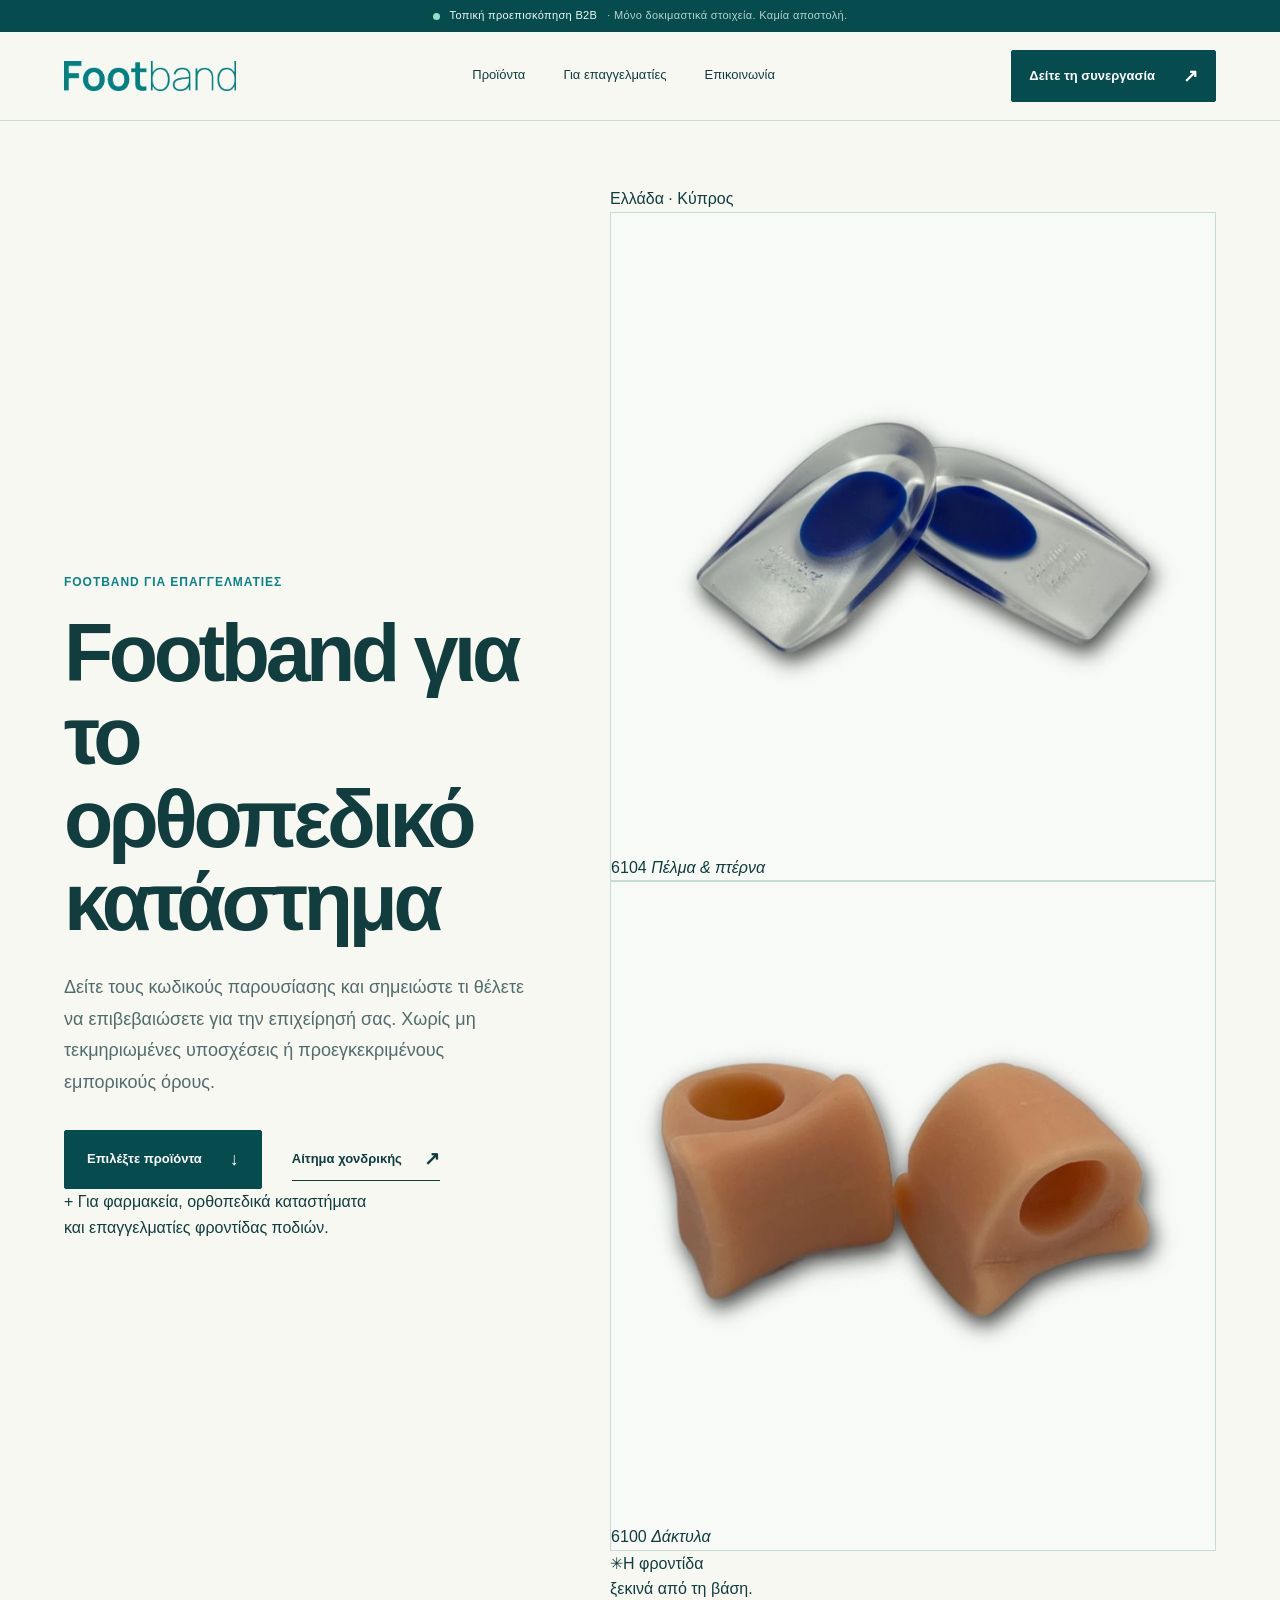
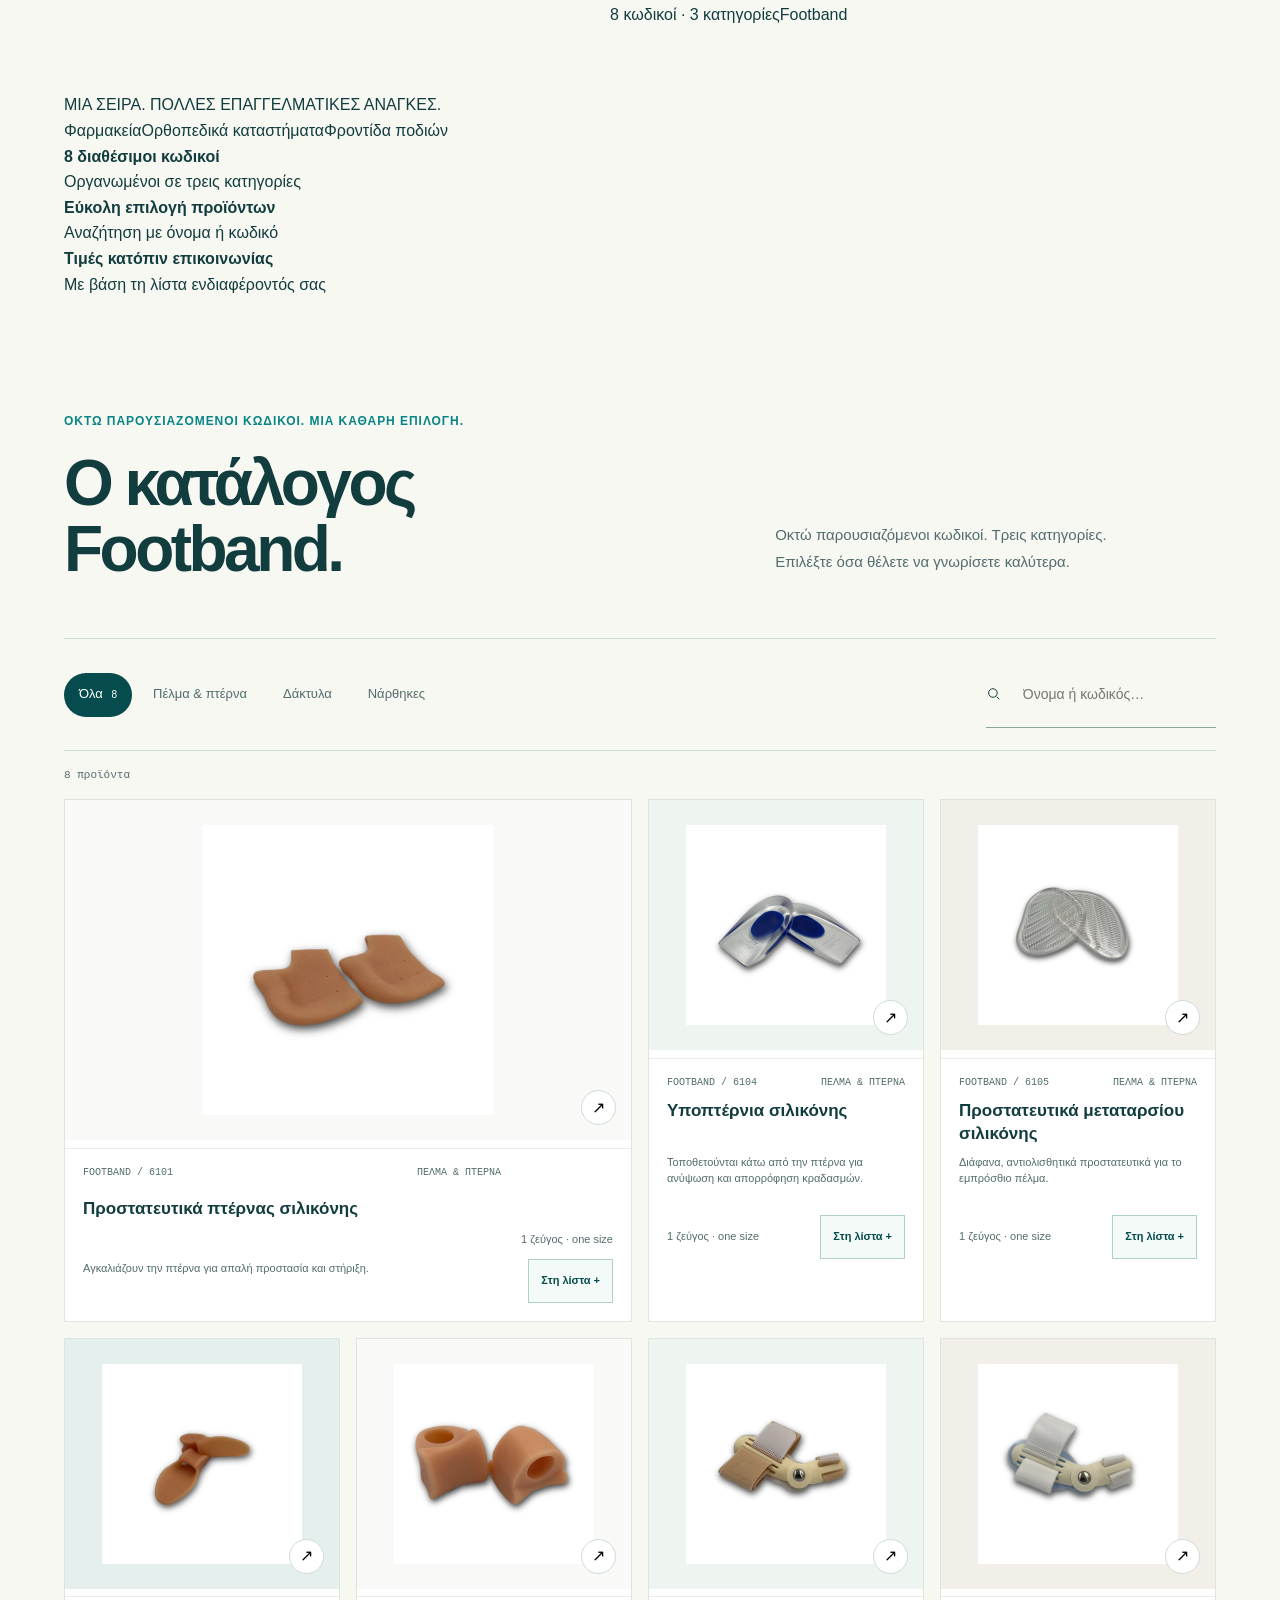
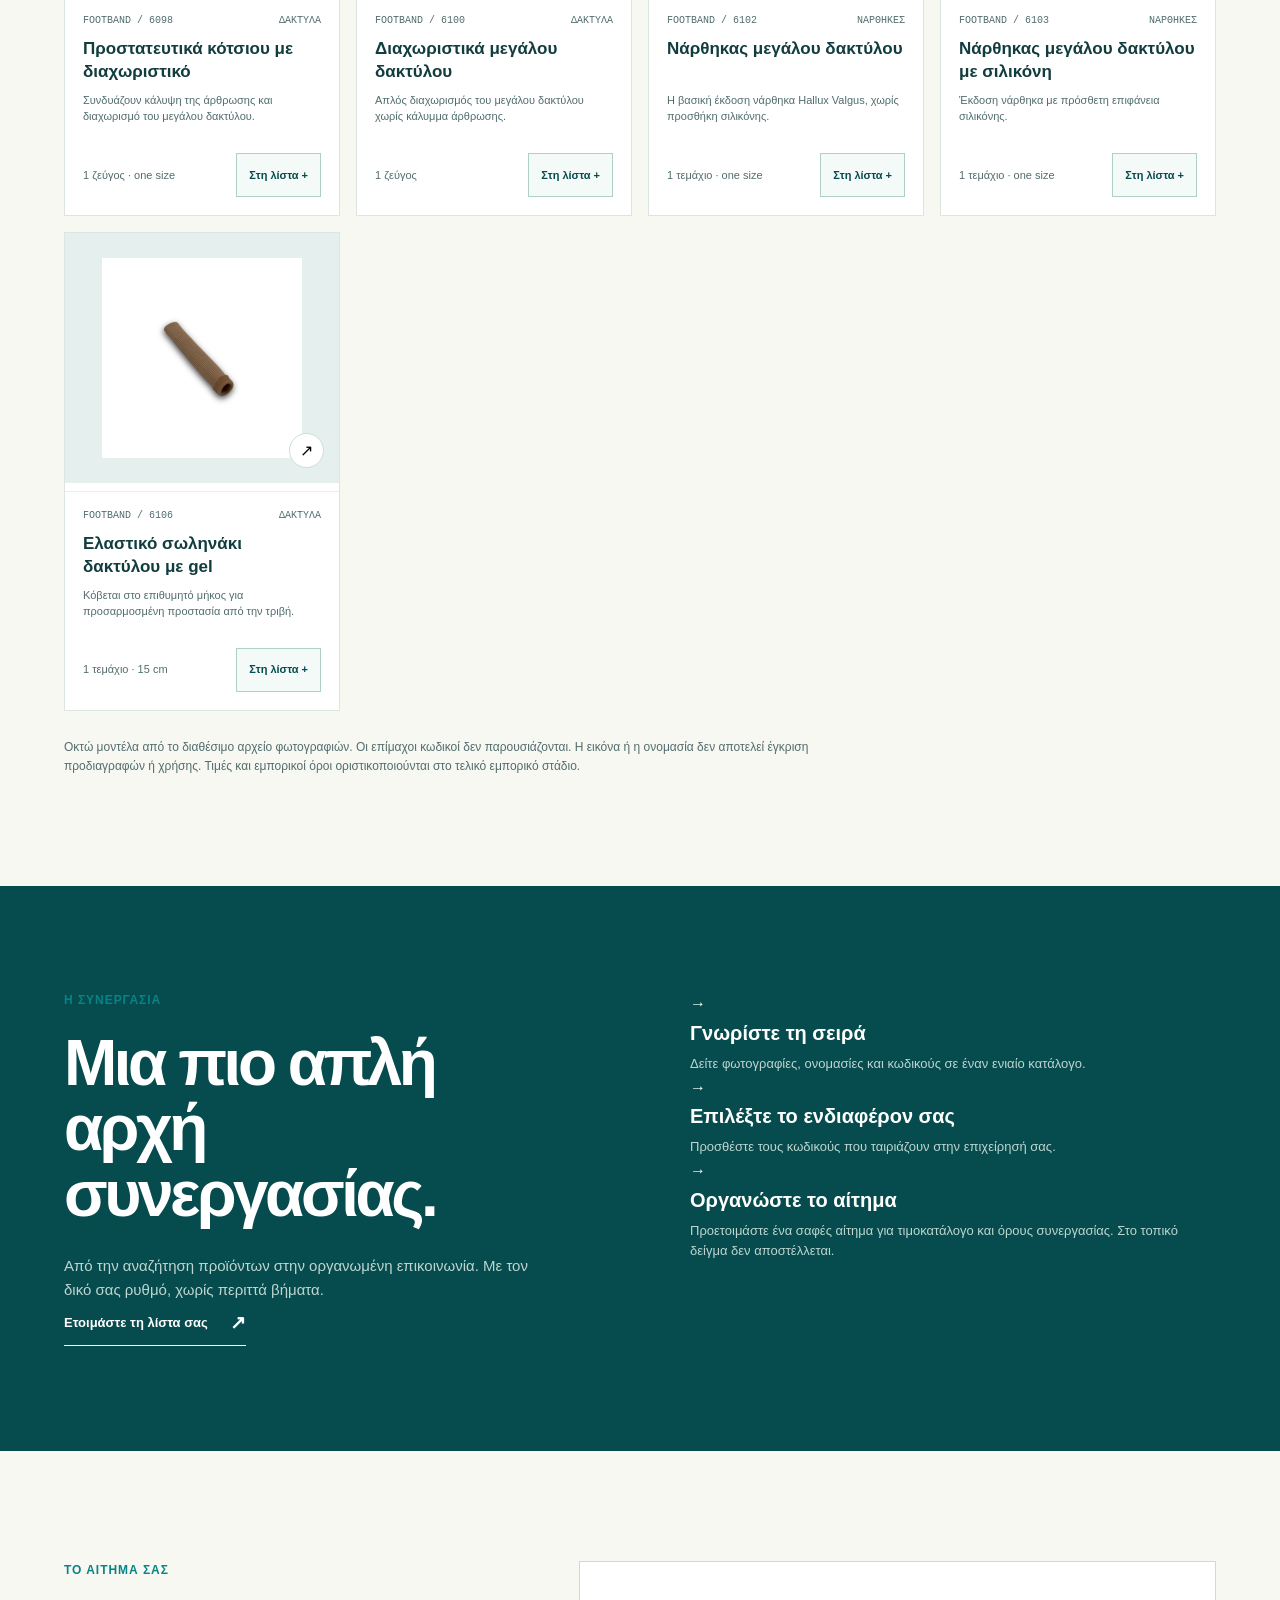
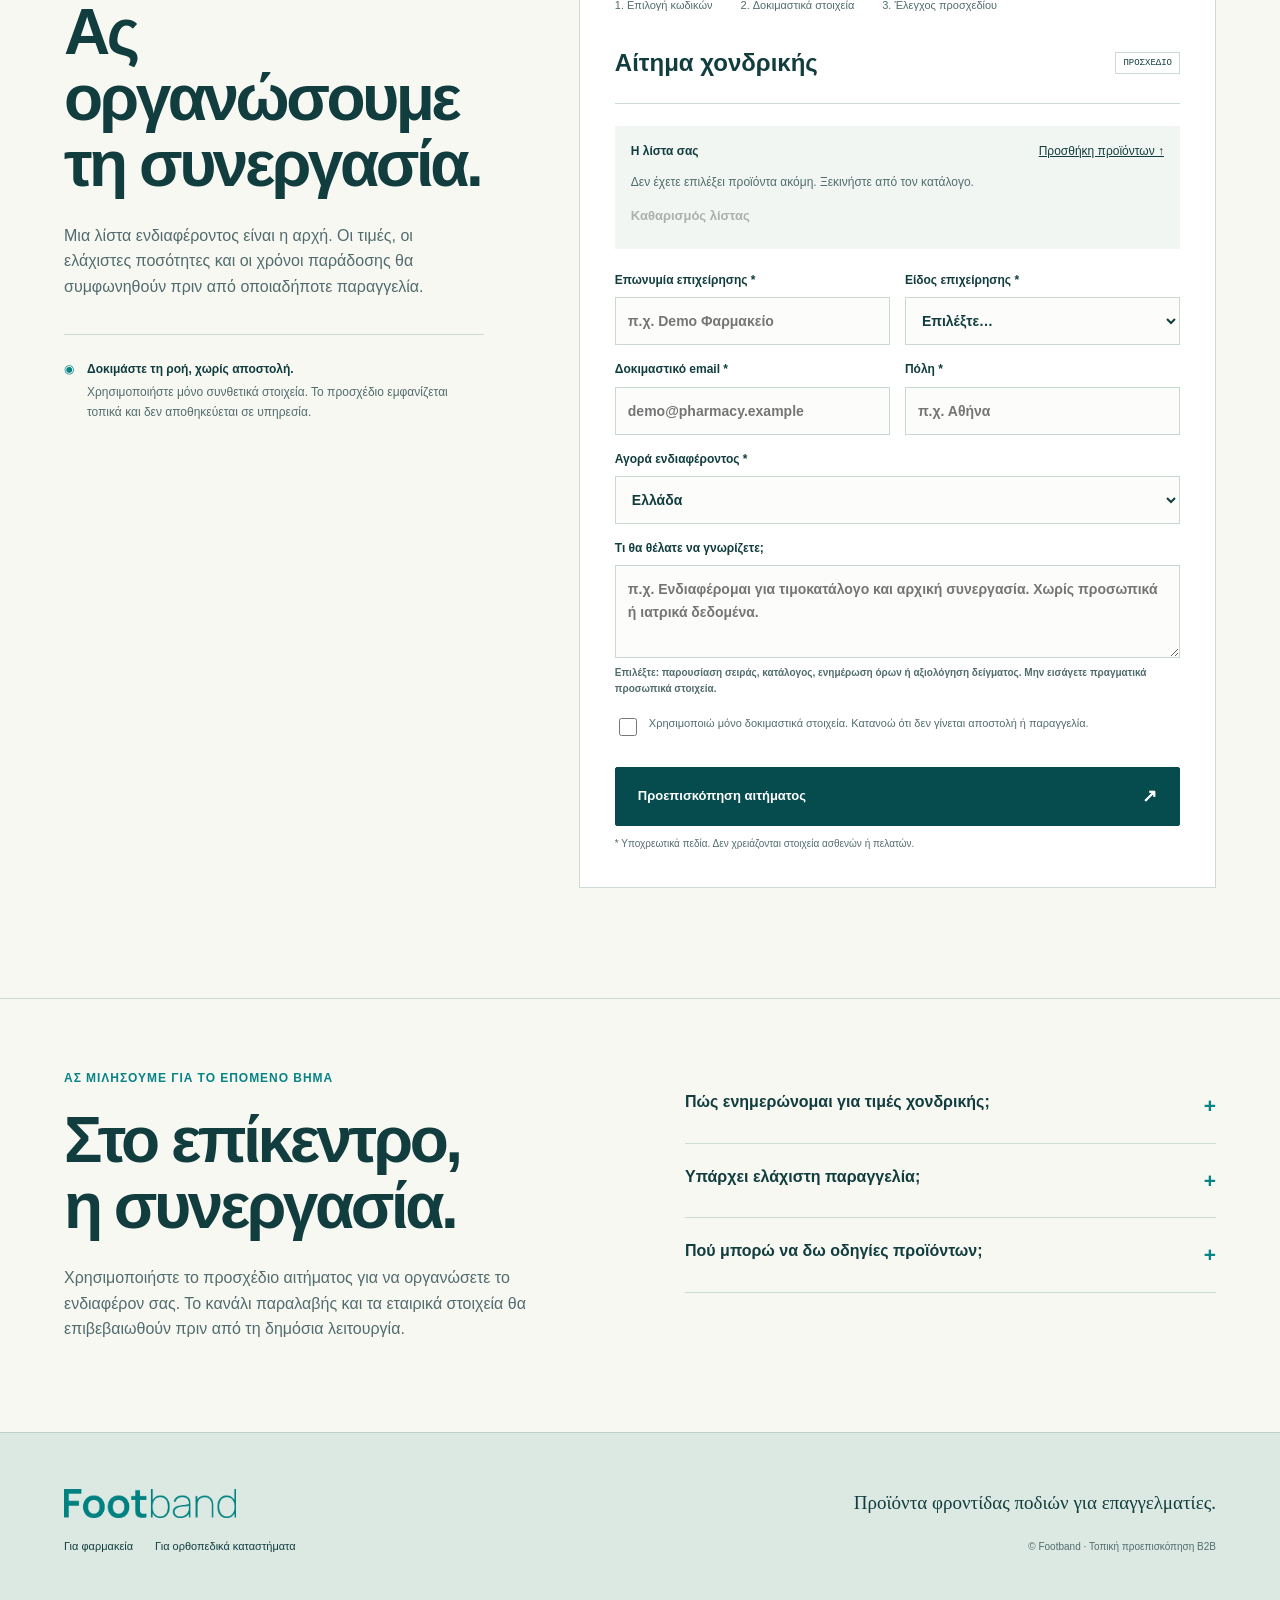
==== orthopaedic-shops/index.html @ 35d260d3 "Publish Footband B2B preview" ====
<!doctype html><html lang="el"><head><meta charset="utf-8"><meta name="viewport" content="width=device-width,initial-scale=1"><title>Footband B2B για ορθοπεδικά καταστήματα</title><meta name="description" content="Γνωρίστε τη σειρά Footband: οκτώ υποψήφιοι κωδικοί φροντίδας ποδιών για φαρμακεία, ορθοπεδικά καταστήματα και επαγγελματίες. Δημιουργήστε τη λίστα ενδιαφέροντός σας."><meta name="robots" content="noindex,nofollow"><meta name="theme-color" content="#007e83"><meta property="og:type" content="website"><meta property="og:title" content="Footband — Η φροντίδα ξεκινά από το πρώτο βήμα."><meta property="og:description" content="Μια εστιασμένη σειρά προϊόντων φροντίδας ποδιών. Γνωρίστε τους κωδικούς και οργανώστε το αίτημα χονδρικής σας."><link rel="icon" href="/assets/favicon.svg" type="image/svg+xml"><link rel="stylesheet" href="/styles.css"><link rel="stylesheet" href="/brand-upgrade.css"><script type="module" src="/app.js"></script><script type="application/ld+json">{"@context":"https://schema.org","@type":"CollectionPage","name":"Footband B2B — Κατάλογος φροντίδας ποδιών","inLanguage":"el","description":"Τοπική προεπισκόπηση οκτώ υποψήφιων προϊόντων Footband. Δεν αποτελεί κατάστημα ή δεσμευτική προσφορά."}</script></head>
<body><a class="skip" href="#main">Μετάβαση στο περιεχόμενο</a><div class="preview-bar"><span class="status-dot"></span>Τοπική προεπισκόπηση B2B <span class="preview-extra">· Μόνο δοκιμαστικά στοιχεία. Καμία αποστολή.</span></div>
<header class="site-header"><div class="shell header-inner"><a href="/" class="brand" aria-label="Footband αρχική"><img src="/assets/logo.png" width="160" height="28" alt="Footband"></a><nav aria-label="Κύρια πλοήγηση"><a href="#catalogue">Προϊόντα</a><a href="#partners">Για επαγγελματίες</a><a href="#contact">Επικοινωνία</a></nav><a class="button button-small" href="#enquiry">Δείτε τη συνεργασία <span aria-hidden="true">↗</span></a></div></header>
<main id="main"><section class="hero shell"><div class="hero-copy"><p class="eyebrow"><span></span> Footband για επαγγελματίες</p><h1>Footband για το ορθοπεδικό κατάστημα</h1><p class="hero-text">Δείτε τους κωδικούς παρουσίασης και σημειώστε τι θέλετε να επιβεβαιώσετε για την επιχείρησή σας. Χωρίς μη τεκμηριωμένες υποσχέσεις ή προεγκεκριμένους εμπορικούς όρους.</p><div class="hero-actions"><a class="button" href="#catalogue">Επιλέξτε προϊόντα <span aria-hidden="true">↓</span></a><a class="text-link" href="#enquiry">Αίτημα χονδρικής <span aria-hidden="true">↗</span></a></div><div class="hero-footnote"><span class="tiny-cross" aria-hidden="true">+</span> Για φαρμακεία, ορθοπεδικά καταστήματα<br>και επαγγελματίες φροντίδας ποδιών.</div></div>
<div class="hero-visual" role="group" aria-label="Επιλεγμένα προϊόντα από τη σειρά Footband"><div class="hero-orbit"></div><span class="vertical-label">Ελλάδα · Κύπρος</span><div class="hero-product hero-product-main"><img src="/assets/footband-6104-silicone-pads-for-heel-spurs-1-pair.jpg" width="800" height="800" alt="Υποπτέρνια Footband 6104"><span>6104 <i>Πέλμα & πτέρνα</i></span></div><div class="hero-product hero-product-secondary"><img src="/assets/footband-6100-big-toe-separators-1-pair.webp" width="800" height="800" alt="Διαχωριστικά μεγάλου δακτύλου Footband 6100"><span>6100 <i>Δάκτυλα</i></span></div><div class="collection-note"><span class="sun-symbol" aria-hidden="true">✳</span><span>Η φροντίδα<br>ξεκινά από τη βάση.</span></div><div class="visual-index"><span>8 κωδικοί · 3 κατηγορίες</span><span>Footband</span></div></div></section>
<div class="audience-band"><div class="shell"><span>ΜΙΑ ΣΕΙΡΑ. ΠΟΛΛΕΣ ΕΠΑΓΓΕΛΜΑΤΙΚΕΣ ΑΝΑΓΚΕΣ.</span><p><span>Φαρμακεία</span><span>Ορθοπεδικά καταστήματα</span><span>Φροντίδα ποδιών</span></p></div></div>
<div class="trade-trust shell" aria-label="Σαφείς όροι επαγγελματικής ενημέρωσης"><p><strong>8 διαθέσιμοι κωδικοί</strong><br>Οργανωμένοι σε τρεις κατηγορίες</p><p><strong>Εύκολη επιλογή προϊόντων</strong><br>Αναζήτηση με όνομα ή κωδικό</p><p><strong>Τιμές κατόπιν επικοινωνίας</strong><br>Με βάση τη λίστα ενδιαφέροντός σας</p></div><section class="catalogue-section shell" id="catalogue"><div class="section-heading"><div><p class="eyebrow">Οκτώ παρουσιαζόμενοι κωδικοί. Μία καθαρή επιλογή.</p><h2>Ο κατάλογος<br>Footband.</h2></div><p>Οκτώ παρουσιαζόμενοι κωδικοί. Τρεις κατηγορίες.<br>Επιλέξτε όσα θέλετε να γνωρίσετε καλύτερα.</p></div><div class="catalogue-controls"><div class="filters" role="group" aria-label="Κατηγορίες προϊόντων"><button class="filter active" data-category="all" aria-pressed="true">Όλα <span>8</span></button><button class="filter" data-category="heel" aria-pressed="false">Πέλμα & πτέρνα</button><button class="filter" data-category="toe" aria-pressed="false">Δάκτυλα</button><button class="filter" data-category="splint" aria-pressed="false">Νάρθηκες</button></div><label class="search"><span class="sr-only">Αναζήτηση προϊόντος ή κωδικού</span><svg viewBox="0 0 24 24" aria-hidden="true"><circle cx="10.5" cy="10.5" r="6.5"/><path d="m16 16 4 4"/></svg><input type="search" id="search" placeholder="Όνομα ή κωδικός…" maxlength="60"></label></div><p id="results-count" class="results-count" aria-live="polite">8 προϊόντα</p><div id="products" class="product-grid"></div><noscript><p>Η διαδραστική λίστα απαιτεί JavaScript. Ο κατάλογος είναι τοπική προεπισκόπηση, χωρίς αποστολή.</p></noscript><p class="catalogue-note">Οκτώ μοντέλα από το διαθέσιμο αρχείο φωτογραφιών. Οι επίμαχοι κωδικοί δεν παρουσιάζονται. Η εικόνα ή η ονομασία δεν αποτελεί έγκριση προδιαγραφών ή χρήσης. Τιμές και εμπορικοί όροι οριστικοποιούνται στο τελικό εμπορικό στάδιο.</p></section>
<section class="partners-section" id="partners"><div class="shell partners-inner"><div><p class="eyebrow">Η συνεργασία</p><h2>Μια πιο απλή<br>αρχή συνεργασίας.</h2><p class="partners-intro">Από την αναζήτηση προϊόντων στην οργανωμένη επικοινωνία. Με τον δικό σας ρυθμό, χωρίς περιττά βήματα.</p><a href="#enquiry" class="text-link">Ετοιμάστε τη λίστα σας <span aria-hidden="true">↗</span></a></div><div class="steps"><article><span aria-hidden="true">→</span><div><h3>Γνωρίστε τη σειρά</h3><p>Δείτε φωτογραφίες, ονομασίες και κωδικούς σε έναν ενιαίο κατάλογο.</p></div></article><article><span aria-hidden="true">→</span><div><h3>Επιλέξτε το ενδιαφέρον σας</h3><p>Προσθέστε τους κωδικούς που ταιριάζουν στην επιχείρησή σας.</p></div></article><article><span aria-hidden="true">→</span><div><h3>Οργανώστε το αίτημα</h3><p>Προετοιμάστε ένα σαφές αίτημα για τιμοκατάλογο και όρους συνεργασίας. Στο τοπικό δείγμα δεν αποστέλλεται.</p></div></article></div></div></section>
<section class="enquiry-section shell" id="enquiry"><div class="enquiry-intro"><p class="eyebrow">Το αίτημά σας</p><h2>Ας οργανώσουμε<br>τη συνεργασία.</h2><p>Μια λίστα ενδιαφέροντος είναι η αρχή. Οι τιμές, οι ελάχιστες ποσότητες και οι χρόνοι παράδοσης θα συμφωνηθούν πριν από οποιαδήποτε παραγγελία.</p><div class="local-note"><span aria-hidden="true">◉</span><p><strong>Δοκιμάστε τη ροή, χωρίς αποστολή.</strong>Χρησιμοποιήστε μόνο συνθετικά στοιχεία. Το προσχέδιο εμφανίζεται τοπικά και δεν αποθηκεύεται σε υπηρεσία.</p></div></div><form id="enquiry-form" novalidate><ol class="enquiry-steps" aria-label="Βήματα αιτήματος"><li>Επιλογή κωδικών</li><li>Δοκιμαστικά στοιχεία</li><li>Έλεγχος προσχεδίου</li></ol><div class="form-title"><h3>Αίτημα χονδρικής</h3><span>ΠΡΟΣΧΕΔΙΟ</span></div><div class="selected-box"><div><strong>Η λίστα σας</strong><a href="#catalogue">Προσθήκη προϊόντων ↑</a></div><div id="selected-products" aria-live="polite"></div><p class="field-error" id="error-skus"></p><button type="button" id="clear-selection" class="text-link">Καθαρισμός λίστας</button></div><div class="form-grid"><label>Επωνυμία επιχείρησης *<input name="company" autocomplete="off" maxlength="100" placeholder="π.χ. Demo Φαρμακείο" aria-describedby="error-company" required><span class="field-error" id="error-company"></span></label><label>Είδος επιχείρησης *<select name="type" aria-describedby="error-type" required><option value="">Επιλέξτε…</option><option value="pharmacy">Φαρμακείο</option><option value="orthopaedic">Ορθοπεδικό κατάστημα</option><option value="footcare">Φροντίδα ποδιών</option><option value="distributor">Διανομέας</option><option value="other">Άλλη επιχείρηση</option></select><span class="field-error" id="error-type"></span></label><label>Δοκιμαστικό email *<input name="email" type="email" autocomplete="off" maxlength="150" placeholder="demo@pharmacy.example" aria-describedby="error-email" required><span class="field-error" id="error-email"></span></label><label>Πόλη *<input name="city" autocomplete="off" maxlength="80" placeholder="π.χ. Αθήνα" aria-describedby="error-city" required><span class="field-error" id="error-city"></span></label></div><label class="full-label">Αγορά ενδιαφέροντος *<select name="market" aria-describedby="error-market"><option value="GR">Ελλάδα</option><option value="CY">Κύπρος</option><option value="EU">Άλλη χώρα ΕΕ</option></select><span class="field-error" id="error-market"></span></label><label class="full-label">Τι θα θέλατε να γνωρίζετε;<textarea name="message" maxlength="800" rows="3" aria-describedby="error-message message-help" placeholder="π.χ. Ενδιαφέρομαι για τιμοκατάλογο και αρχική συνεργασία. Χωρίς προσωπικά ή ιατρικά δεδομένα."></textarea><small id="message-help">Επιλέξτε: παρουσίαση σειράς, κατάλογος, ενημέρωση όρων ή αξιολόγηση δείγματος. Μην εισάγετε πραγματικά προσωπικά στοιχεία.</small><span class="field-error" id="error-message"></span></label><label class="check-label"><input name="synthetic" type="checkbox" aria-describedby="error-synthetic" required><span>Χρησιμοποιώ μόνο δοκιμαστικά στοιχεία. Κατανοώ ότι δεν γίνεται αποστολή ή παραγγελία.</span></label><p class="field-error" id="error-synthetic"></p><p id="form-status" role="alert"></p><button class="button form-submit" type="submit">Προεπισκόπηση αιτήματος <span aria-hidden="true">↗</span></button><p class="form-footnote">* Υποχρεωτικά πεδία. Δεν χρειάζονται στοιχεία ασθενών ή πελατών.</p></form></section>
<section class="contact-section shell" id="contact"><div><p class="eyebrow">ΑΣ ΜΙΛΗΣΟΥΜΕ ΓΙΑ ΤΟ ΕΠΟΜΕΝΟ ΒΗΜΑ</p><h2>Στο επίκεντρο,<br>η συνεργασία.</h2><p>Χρησιμοποιήστε το προσχέδιο αιτήματος για να οργανώσετε το ενδιαφέρον σας. Το κανάλι παραλαβής και τα εταιρικά στοιχεία θα επιβεβαιωθούν πριν από τη δημόσια λειτουργία.</p></div><div class="faq"><details><summary>Πώς ενημερώνομαι για τιμές χονδρικής;</summary><p>Επιλέξτε κωδικούς και ετοιμάστε αίτημα τιμοκαταλόγου. Δεν δημοσιεύονται μη επιβεβαιωμένες τιμές ή εκπτώσεις.</p></details><details><summary>Υπάρχει ελάχιστη παραγγελία;</summary><p>Οι ελάχιστες ποσότητες και οι εμπορικοί όροι επιβεβαιώνονται ξεχωριστά. Η επιλογή στη λίστα δεν αποτελεί δέσμευση.</p></details><details><summary>Πού μπορώ να δω οδηγίες προϊόντων;</summary><p>Η τελική προδιαγραφή, οι οδηγίες, οι διαστάσεις και τυχόν τεκμηρίωση συμμόρφωσης θα επιβεβαιωθούν πριν από τη διάθεση. Ο κατάλογος δεν παρέχει ιατρική συμβουλή.</p></details></div></section></main>
<footer><div class="shell footer-inner"><a href="/" class="brand"><img src="/assets/logo.png" width="150" height="26" alt="Footband αρχική"></a><p>Προϊόντα φροντίδας ποδιών για επαγγελματίες.</p><div><a href="/pharmacies/">Για φαρμακεία</a><a href="/orthopaedic-shops/">Για ορθοπεδικά καταστήματα</a></div><span>© Footband · Τοπική προεπισκόπηση B2B</span></div></footer><div class="selection-bar" id="selection-bar" hidden><span><b id="selection-count">0</b> κωδικοί στη λίστα</span><a href="#enquiry" class="button button-small">Το αίτημά μου <span aria-hidden="true">↗</span></a></div>
<dialog id="product-dialog" aria-labelledby="product-dialog-title"><button class="close-dialog" type="button" aria-label="Κλείσιμο λεπτομερειών">×</button><div id="product-dialog-content"></div></dialog><dialog id="request-dialog" aria-labelledby="request-title"><button class="close-dialog" type="button" aria-label="Κλείσιμο προεπισκόπησης">×</button><p class="eyebrow">ΤΟ ΠΡΟΣΧΕΔΙΟ ΣΑΣ</p><h2 id="request-title">Έτοιμο για έλεγχο.<br>Δεν έχει αποσταλεί.</h2><p>Το δοκιμαστικό αίτημα παραμένει μόνο σε αυτή τη σελίδα. Δεν έγινε παραγγελία.</p><pre id="request-content"></pre><button id="download-draft" class="button" type="button">Λήψη δοκιμαστικού αιτήματος ↓</button></dialog></body></html>
---- styles.css ----
:root{--ink:#123d3f;--deep:#064b4d;--teal:#078486;--aqua:#42c0af;--pale:#e4f0ec;--paper:#f8f8f3;--white:#fff;--line:#cddbd5;--muted:#526c6d;--warm:#e9d4bd;--alert:#8b392e}
*{box-sizing:border-box}html{scroll-behavior:smooth;scroll-padding-top:112px}body{margin:0;background:var(--paper);color:var(--ink);font:16px/1.6 Arial,Helvetica,sans-serif}a{color:inherit;text-decoration:none}button,input,select,textarea{font:inherit}button{cursor:pointer}img{display:block;max-width:100%}h1,h2,h3,p{margin:0}h1,h2{font-weight:600;letter-spacing:-.055em;line-height:1.03}h1 em,h2 em{font-family:Georgia,'Times New Roman',serif;font-weight:400;color:var(--teal)}h2{font-size:clamp(42px,5vw,70px)}.shell{width:min(1380px,100%);margin:auto;padding-inline:64px}.sr-only{position:absolute;width:1px;height:1px;padding:0;margin:-1px;overflow:hidden;clip:rect(0,0,0,0);white-space:nowrap;border:0}.skip{position:fixed;top:-90px;left:16px;background:#fff;padding:12px 18px;z-index:40}.skip:focus{top:12px}a:focus-visible,button:focus-visible,input:focus-visible,select:focus-visible,textarea:focus-visible,summary:focus-visible{outline:3px solid #9b4f20;outline-offset:4px}
.preview-bar{min-height:32px;padding:6px 20px;background:var(--deep);color:#effaf7;display:flex;justify-content:center;align-items:center;gap:10px;font-size:11px;letter-spacing:.03em}.preview-bar strong{font-size:11px}.preview-bar span:last-child{opacity:.76}.status-dot{width:7px;height:7px;border-radius:50%;background:#90e3c5}
.site-header{position:sticky;top:0;z-index:20;background:#f8f8f3ed;border-bottom:1px solid var(--line);backdrop-filter:blur(18px)}.header-inner{height:88px;display:flex;align-items:center;justify-content:space-between;gap:32px}.brand img{width:172px;height:auto}.site-header nav{display:flex;gap:34px;font-size:13px}.site-header nav a{padding:12px 2px;border-bottom:1px solid transparent}.site-header nav a:hover{border-color:var(--teal)}
.button{display:inline-flex;align-items:center;justify-content:space-between;gap:28px;min-height:52px;padding:14px 22px;border:1px solid var(--deep);background:var(--deep);color:#fff;border-radius:2px;font-size:13px;font-weight:700;transition:transform .15s,background .15s}.button:hover{transform:translateY(-2px);background:#063d3f}.button span{font-size:18px}.button-small{min-height:46px;padding:11px 17px}.text-link{display:inline-flex;align-items:center;gap:22px;border-bottom:1px solid currentColor;padding:6px 0;font-size:13px;font-weight:700}.text-link span{font-size:19px}.eyebrow{font-size:12px;font-weight:700;letter-spacing:.08em;text-transform:uppercase;margin-bottom:20px;color:var(--teal)}
.hero{display:grid;grid-template-columns:.88fr 1.12fr;align-items:center;gap:70px;min-height:690px;padding-top:65px;padding-bottom:65px}.hero h1{font-size:clamp(52px,6.3vw,91px)}.hero-text{max-width:590px;margin-top:28px;font-size:18px;line-height:1.75;color:var(--muted)}.seller-identity{display:grid;grid-template-columns:auto auto 1fr;align-items:center;gap:10px 15px;margin-top:26px;font-size:12px;color:var(--muted)}.seller-identity strong{font-size:14px;color:var(--ink);padding-right:15px;border-right:1px solid var(--line)}.seller-identity span:first-child{text-transform:uppercase;letter-spacing:.08em;font-size:9px}.hero-actions{display:flex;align-items:center;gap:30px;margin-top:32px}.hero-stage{position:relative;min-height:540px;background:var(--pale);overflow:hidden;border-radius:240px 4px 4px 4px}.hero-stage:before{content:"";position:absolute;width:520px;height:520px;border:1px solid #a7ccc1;border-radius:50%;left:18%;top:10%}.stage-caption{position:absolute;left:30px;right:30px;top:25px;display:flex;justify-content:space-between;font:10px/1.2 monospace;letter-spacing:.08em}.stage-card{position:absolute;background:#fff;border:1px solid #d7e2dd;box-shadow:0 24px 60px #0d4c4214}.stage-card img{width:100%;height:100%;object-fit:contain;mix-blend-mode:multiply}.stage-code{position:absolute;left:18px;top:16px;z-index:1;font:700 12px monospace}.stage-card-main{width:58%;height:390px;right:7%;top:76px;padding:42px 24px 70px}.stage-card-main p{position:absolute;left:22px;bottom:21px;font-size:18px;font-weight:700;line-height:1.15}.stage-card-side{width:31%;height:225px;left:7%;bottom:28px;padding:38px 12px 15px}.stage-seal{position:absolute;right:4%;bottom:22px;width:104px;height:104px;border-radius:50%;background:var(--deep);color:#fff;display:grid;place-content:center;text-align:center;font-size:10px;line-height:1.25;transform:rotate(8deg)}.stage-seal span{font:400 35px/1 Georgia,serif}
.buyer-strip{background:var(--deep);color:#fff}.buyer-strip .shell{min-height:92px;display:flex;align-items:center;justify-content:space-between;gap:25px}.buyer-strip p{font-size:10px;text-transform:uppercase;letter-spacing:.13em;color:#b9ded5}.buyer-strip ul{display:flex;align-items:center;gap:32px;margin:0;padding:0;list-style:none;font-family:Georgia,serif;font-size:20px}.buyer-strip li+li:before{content:"·";margin-right:32px;color:var(--aqua)}
.proof{display:grid;grid-template-columns:repeat(3,1fr);padding-top:33px;padding-bottom:33px;border-bottom:1px solid var(--line)}.proof article{display:flex;gap:18px;padding:8px 27px;border-right:1px solid var(--line)}.proof article:first-child{padding-left:0}.proof article:last-child{border:0}.proof article>span{font:12px monospace;color:var(--teal)}.proof strong{display:block;font-size:14px;margin-bottom:4px}.proof p{font-size:12px;color:var(--muted)}
.choice-guide{padding-top:100px;padding-bottom:100px}.choice-guide-heading{display:grid;grid-template-columns:1.15fr .85fr;align-items:end;gap:55px;margin-bottom:42px}.choice-guide-heading>p{max-width:460px;color:var(--muted);font-size:15px;line-height:1.75}.choice-paths{display:grid;grid-template-columns:1fr 1fr .8fr;border:1px solid var(--line);background:#fff}.choice-paths article{padding:30px;border-right:1px solid var(--line)}.choice-paths article:last-child{border-right:0}.choice-paths article>span{font:10px monospace;letter-spacing:.08em;color:var(--teal)}.choice-paths h3{margin:12px 0 23px;font-size:20px}.choice-paths dl{display:grid;gap:0}.choice-paths dl div{display:grid;grid-template-columns:78px 1fr;gap:12px;padding:12px 0;border-top:1px solid #e5ece8}.choice-paths dt{font:700 12px monospace;color:var(--deep)}.choice-paths dd{font-size:12px;line-height:1.55;color:var(--muted)}.choice-guide-note{max-width:760px;margin-top:18px;font-size:11px;color:var(--muted)}
.catalogue-section{padding-top:115px;padding-bottom:110px}.section-heading{display:grid;grid-template-columns:1.2fr .8fr;align-items:end;gap:50px;margin-bottom:55px}.section-heading>p{max-width:420px;padding-bottom:8px;font-size:15px;line-height:1.8;color:var(--muted)}.catalogue-controls{display:flex;justify-content:space-between;align-items:center;gap:22px;padding:22px 0;border-top:1px solid var(--line);border-bottom:1px solid var(--line)}.filters{display:flex;gap:6px;flex-wrap:wrap}.filter{min-height:44px;padding:9px 14px;border:1px solid transparent;border-radius:30px;background:transparent;color:var(--muted);font-size:13px}.filter:hover{background:#e9efeb}.filter.active{background:var(--deep);color:#fff}.filter span{margin-left:5px;font-size:10px}.search{display:flex;align-items:center;gap:9px;min-width:230px;border-bottom:1px solid #8aa7a0;padding:9px 0}.search svg{width:18px;height:18px;fill:none;stroke:currentColor;stroke-width:1.5}.search input{width:100%;border:0;background:transparent;color:var(--ink)}.results-count{margin:18px 0;font:11px monospace;color:var(--muted)}.product-grid{display:grid;grid-template-columns:repeat(4,1fr);gap:16px}.product-card{background:#fff;border:1px solid #dde5e1;overflow:hidden;transition:transform .2s,box-shadow .2s}.product-card:hover{transform:translateY(-4px);box-shadow:0 18px 40px #123d3f12}.product-picture{position:relative;width:100%;padding:0;border:0;background:#f9faf7}.product-picture img{width:100%;height:250px;object-fit:contain;padding:25px}.product-picture:after{content:"↗";position:absolute;right:15px;bottom:15px;width:33px;height:33px;border:1px solid var(--line);border-radius:50%;display:grid;place-items:center;background:#fff}.product-content{padding:18px;border-top:1px solid #e8eeea}.product-meta{display:flex;justify-content:space-between;gap:8px;margin-bottom:12px;font:10px monospace;color:var(--muted);text-transform:uppercase}.product-content h3{min-height:48px;font-size:17px;line-height:1.35}.product-bottom{display:flex;align-items:center;justify-content:space-between;gap:10px;margin-top:18px}.product-bottom>span{font-size:11px;color:var(--muted)}.add-product{min-height:44px;padding:9px 12px;border:1px solid #afd0c6;background:#f3faf7;color:var(--deep);font-size:11px;font-weight:700}.add-product[aria-pressed=true]{background:var(--teal);color:#fff;border-color:var(--teal)}.catalogue-note{max-width:780px;margin-top:27px;font-size:12px;color:var(--muted)}.empty-results{grid-column:1/-1;padding:60px;text-align:center;background:#fff}

.partners-section{padding:105px 0;background:var(--deep);color:#fff}.partners-inner{display:grid;grid-template-columns:1fr 1fr;gap:100px}.partners-section h2 em{color:#89d6c5}.partners-intro{max-width:470px;margin-top:26px;font-size:15px;color:#bed6d1}.steps{list-style:none;margin:0;padding:0}.steps li{display:grid;grid-template-columns:55px 1fr;gap:16px;padding:25px 0;border-bottom:1px solid #397174}.steps li>span{font:12px monospace;color:#89d6c5}.steps h3{font-size:20px}.steps p{font-size:13px;color:#bed6d1;margin-top:5px}
.enquiry-section{display:grid;grid-template-columns:.8fr 1.2fr;gap:90px;padding-top:110px;padding-bottom:110px}.enquiry-intro>p:not(.eyebrow){max-width:420px;margin-top:25px;color:var(--muted)}.local-note{display:flex;gap:13px;max-width:420px;margin-top:35px;padding-top:25px;border-top:1px solid var(--line);font-size:12px;color:var(--muted)}.local-note>span{color:var(--teal)}.local-note strong{display:block;color:var(--ink);margin-bottom:4px}.enquiry-section form{padding:35px;background:#fff;border:1px solid var(--line)}.enquiry-steps{display:flex;gap:28px;margin:0 0 30px;padding:0;list-style-position:inside;font-size:11px;color:var(--muted)}.form-title{display:flex;align-items:center;justify-content:space-between;gap:15px;padding-bottom:20px;border-bottom:1px solid var(--line)}.form-title h3{font-size:24px}.form-title span{font:9px monospace;border:1px solid var(--line);padding:5px 7px}.selected-box{margin:22px 0;padding:16px;background:#f1f6f2}.selected-box>div:first-child{display:flex;justify-content:space-between;font-size:12px}.selected-box a{text-decoration:underline}.selected-empty{padding-top:12px;font-size:12px;color:var(--muted)}.selected-chip{display:inline-flex;align-items:center;gap:6px;margin:10px 6px 0 0;padding:5px 8px;border:1px solid #bad0c8;border-radius:20px;background:#fff;font-size:10px}.selected-chip button{width:24px;height:24px;border:0;background:transparent;font-size:18px}.form-grid{display:grid;grid-template-columns:1fr 1fr;gap:15px}.enquiry-section label:not(.check-label){display:flex;flex-direction:column;gap:7px;font-size:12px;font-weight:700}input,select,textarea{width:100%;min-height:48px;padding:12px;border:1px solid #cad8d2;background:#fcfdfb;color:var(--ink);font-size:14px}textarea{resize:vertical}.full-label{margin-top:15px}.check-label{display:flex;align-items:flex-start;gap:9px;margin-top:18px;font-size:11px;color:var(--muted)}.check-label input{width:18px;height:18px;min-height:0;accent-color:var(--teal)}small{font-size:10px;color:var(--muted)}.field-error{font-size:10px;color:var(--alert)}.field-error:empty{display:none}#clear-selection{border:0;background:transparent;margin-top:8px}.form-submit{width:100%;margin-top:18px}.form-footnote,#form-status{margin-top:10px;font-size:10px;color:var(--muted)}
.contact-section{display:grid;grid-template-columns:1fr 1fr;gap:90px;padding-top:70px;padding-bottom:90px;border-top:1px solid var(--line)}.contact-section>div>p:not(.eyebrow){max-width:520px;margin-top:25px;color:var(--muted)}.faq details{padding:20px 0;border-bottom:1px solid var(--line)}.faq summary{display:flex;justify-content:space-between;gap:15px;cursor:pointer;list-style:none;font-weight:700}.faq summary:after{content:"+";font-size:21px;color:var(--teal)}.faq details[open] summary:after{content:"−"}.faq details p{padding-top:14px;font-size:13px;color:var(--muted)}
footer{padding:55px 0;background:#dce9e3;border-top:1px solid #bed1c9}.footer-inner{display:grid;grid-template-columns:1fr 1fr;gap:20px;align-items:center}.footer-inner>p{font-family:Georgia,serif;font-size:19px;text-align:right}.footer-inner>div{display:flex;gap:22px;font-size:11px}.footer-inner>span{text-align:right;font-size:10px;color:var(--muted)}
.selection-bar{position:fixed;left:50%;bottom:18px;z-index:25;transform:translateX(-50%);width:min(560px,calc(100% - 28px));display:flex;align-items:center;justify-content:space-between;gap:12px;padding:12px 15px;background:#fff;border:1px solid var(--line);box-shadow:0 14px 45px #073f3940;font-size:12px}.selection-bar[hidden]{display:none}.selection-bar b{display:inline-grid;place-items:center;width:26px;height:26px;margin-right:6px;border:1px solid var(--line);border-radius:50%;color:var(--teal)}
dialog{width:min(680px,calc(100% - 30px));max-height:90vh;overflow:auto;padding:36px;border:1px solid var(--line);color:var(--ink);box-shadow:0 30px 100px #092f2b44}dialog::backdrop{background:#092f2b99;backdrop-filter:blur(5px)}.close-dialog{position:absolute;right:13px;top:12px;min-width:44px;min-height:44px;border:0;border-radius:50%;background:#edf3ef;font-size:27px}.close-dialog+div>img{width:100%;height:260px;object-fit:contain}.close-dialog+div h2{font-size:35px;margin:15px 0}.close-dialog+div p{margin:12px 0;color:var(--muted)}.product-spec{padding:13px;background:#edf4ef}.dialog-note{font-size:11px}#request-content{max-height:320px;overflow:auto;padding:18px;background:#edf4ef;white-space:pre-wrap;font-size:11px}
.evidence-stats li{grid-template-columns:88px 1fr}.evidence-stats li>span{font:700 19px/1 monospace}.selected-product{display:grid;grid-template-columns:1fr auto auto;align-items:center;gap:10px;margin-top:10px;padding:9px 10px;background:#fff;border:1px solid #bad0c8}.selected-product-name{font-size:11px;font-weight:700}.quantity-control{display:flex!important;align-items:center;flex-direction:row!important;gap:6px!important;font-size:9px!important}.quantity-control input{width:62px;min-height:38px;padding:7px}.remove-product{width:38px;height:38px;border:0;background:transparent;font-size:20px}.bundle-picker{display:flex!important;align-items:center;flex-wrap:wrap;gap:8px;margin-top:14px;padding-top:12px;border-top:1px solid #cad8d2}.bundle-picker span{margin-right:auto;font-size:10px;font-weight:700}.bundle-picker button{min-height:38px;padding:7px 10px;border:1px solid #8eb2a7;background:#fff;color:var(--deep);font-size:10px;font-weight:700}.bundle-note{margin-top:8px;font-size:9px;color:var(--muted)}
@media(max-width:1100px){.shell{padding-inline:36px}.hero{gap:35px}.product-grid{grid-template-columns:repeat(3,1fr)}.pack-showcase{grid-template-columns:300px 300px 1fr}.pack{min-height:510px}.pack-body,.pack-back-content{height:372px}.pack-notes{padding-left:0}.buyer-strip ul{font-size:16px}.partners-inner,.enquiry-section{gap:55px}}
@media(max-width:760px){.shell{padding-inline:20px}.preview-bar{font-size:9px}.preview-bar span:last-child{display:none}.header-inner{height:72px}.brand img{width:138px}.site-header nav{display:none}.button-small{font-size:11px}.hero{grid-template-columns:1fr;min-height:0;padding-top:45px;padding-bottom:42px}.hero h1{font-size:clamp(47px,13vw,70px)}.hero-text{font-size:16px}.seller-identity{grid-template-columns:1fr 1fr}.seller-identity span:last-child{grid-column:1/-1}.hero-actions{align-items:flex-start;flex-direction:column;gap:16px}.hero-stage{min-height:450px;border-radius:150px 3px 3px 3px}.stage-card-main{height:320px;width:67%;top:66px}.stage-card-side{height:180px;width:37%}.stage-seal{width:82px;height:82px}.buyer-strip .shell{align-items:flex-start;flex-direction:column;padding-top:22px;padding-bottom:22px}.buyer-strip ul{align-items:flex-start;flex-direction:column;gap:7px;font-size:16px}.buyer-strip li+li:before{content:"";margin:0}.proof{grid-template-columns:1fr}.proof article,.proof article:first-child{padding:17px 0;border-right:0;border-bottom:1px solid var(--line)}.catalogue-section,.partners-section{padding-top:70px;padding-bottom:70px}.section-heading,.partners-inner,.enquiry-section,.contact-section{grid-template-columns:1fr;gap:35px}.catalogue-controls{align-items:stretch;flex-direction:column}.search{width:100%}.product-grid{grid-template-columns:repeat(2,1fr);gap:10px}.product-picture img{height:170px;padding:15px}.product-content{padding:12px}.product-meta{align-items:flex-start;flex-direction:column;font-size:8px}.product-content h3{font-size:14px;min-height:58px}.product-bottom{align-items:stretch;flex-direction:column}.add-product{width:100%}.enquiry-section{padding-top:70px;padding-bottom:70px}.enquiry-section form{padding:21px}.form-grid{grid-template-columns:1fr}.contact-section{padding-top:60px}.footer-inner{grid-template-columns:1fr}.footer-inner>p,.footer-inner>span{text-align:left}.footer-inner>div{flex-direction:column;gap:8px}.selection-bar .button{font-size:10px}.enquiry-steps{gap:15px}.seller-identity strong{border:0}}
@media(max-width:380px){.shell{padding-inline:16px}.hero-stage{min-height:400px}.stage-card-main{height:285px}.stage-card-side{height:155px;bottom:18px}.stage-seal{right:1%;bottom:8px}.product-picture img{height:145px}.filters{gap:2px}.filter{font-size:11px;padding:8px 9px}.pack{transform:scale(.93);transform-origin:top left;width:107%;margin-bottom:-38px}}
@media(prefers-reduced-motion:reduce){html{scroll-behavior:auto}*,*:before,*:after{transition:none!important;animation:none!important}}
.range-cta{margin-top:30px;background:#89d6c5;border-color:#89d6c5;color:var(--deep)}.range-cta:hover{background:#b0e5d8}
@media(max-width:760px){.choice-guide{padding-top:70px;padding-bottom:70px}.choice-guide-heading{grid-template-columns:1fr;gap:24px;margin-bottom:30px}.choice-paths{grid-template-columns:1fr}.choice-paths article{padding:24px 20px;border-right:0;border-bottom:1px solid var(--line)}.choice-paths article:last-child{border-bottom:0}.choice-paths dl div{grid-template-columns:82px 1fr}}
---- brand-upgrade.css ----
/* Footband 2026 project refinements layered over the shared system. */
.product-card:nth-child(4n+2) .product-picture{background:#eef5f1}
.product-card:nth-child(4n+3) .product-picture{background:#f2eee8}
.product-card:nth-child(4n+4) .product-picture{background:#e5f0ee}
.sku-warning{margin-top:7px;color:#7b452d;font-size:11px}
.add-product:disabled{cursor:not-allowed;background:#f5eadb;color:#6c442b;border-color:#d8bfa5}
input[aria-invalid=true],select[aria-invalid=true],textarea[aria-invalid=true]{border-color:#9a3b30}
@media(min-width:761px){.product-card:first-child{grid-column:span 2}.product-card:first-child .product-picture img{height:340px}.product-card:first-child .product-content{display:grid;grid-template-columns:1fr auto;gap:8px 20px}.product-card:first-child .product-meta,.product-card:first-child h3{grid-column:1}.product-card:first-child .product-bottom{grid-column:2;grid-row:1/3;align-self:end;flex-direction:column;align-items:flex-end;margin:0}}
@media(max-width:760px){input,select,textarea{font-size:16px}.preview-bar strong{font-size:9px}}

/* Buyer-facing hero: tighter product crops and less empty image space. */
.hero{min-height:610px}
.hero-audience{display:flex;flex-wrap:wrap;gap:8px;margin-top:25px}
.hero-audience span{padding:7px 10px;border:1px solid var(--line);font-size:10px;color:var(--muted)}
.hero-stage{min-height:470px}
.hero-stage:before{width:430px;height:430px;top:7%}
.stage-card{overflow:hidden;background:transparent;border:0;box-shadow:none}
.stage-card img{transform:scale(1.5);transform-origin:center 46%}
.stage-card-main{height:330px;top:65px;padding:0 0 62px}
.stage-card-main p{left:0;bottom:0;z-index:2;width:100%;min-height:62px;padding:13px 18px;background:#fff}
.stage-card-side{height:190px;bottom:25px;padding:0}
.stage-card-side img{transform:scale(1.65)}
.stage-code{z-index:3}
.stage-caption{left:145px}
@media(max-width:760px){.hero-stage{min-height:360px}.hero-stage:before{width:330px;height:330px}.stage-card-main{width:64%;height:260px;top:54px;right:6%;padding-bottom:56px}.stage-card-main p{min-height:56px;font-size:15px}.stage-card-side{width:35%;height:145px;left:5%;bottom:17px}.stage-seal{width:72px;height:72px;right:2%;bottom:9px}.stage-seal span{font-size:28px}}
@media(max-width:760px){.stage-caption{left:76px}}

/* Range-led hero: three clear product families without overlapping labels. */
.hero-stage{min-height:500px;border-radius:180px 4px 4px 4px;background:#deeeea}
.hero-stage:before{display:none}
.stage-caption{left:32px;right:32px;top:24px;z-index:3}
.hero-products{position:absolute;inset:58px 24px 24px;display:grid;grid-template-columns:1.22fr .78fr;grid-template-rows:1fr 1fr;gap:12px}
.hero-product{position:relative;min-width:0;overflow:hidden;background:#f7faf7;border:1px solid #c7dcd5}
.hero-product-primary{grid-row:1/3;background:#eef5f1}
.hero-product img{width:100%;height:100%;padding:22px 18px 52px;object-fit:contain;mix-blend-mode:multiply;transform:scale(1.13)}
.hero-product-primary img{padding:40px 18px 66px;transform:scale(1.24)}
.hero-product .stage-code{left:14px;top:12px}
.hero-product>div{position:absolute;left:0;right:0;bottom:0;z-index:2;padding:10px 13px 11px;background:#fffffff2;border-top:1px solid #dce7e2}
.hero-product small{display:block;margin-bottom:2px;color:var(--teal);font:8px/1.2 monospace;letter-spacing:.1em}
.hero-product strong{display:block;font-size:12px;line-height:1.25}
.hero-product-primary strong{font-size:16px}
.product-detail{margin-top:7px;min-height:42px;color:var(--muted);font-size:11px;line-height:1.45}
@media(min-width:761px){.product-card:first-child .product-detail{grid-column:1}.product-card:first-child .product-bottom{grid-row:1/4}}
@media(max-width:760px){.hero-stage{min-height:420px;border-radius:120px 4px 4px 4px}.stage-caption{left:25px;right:20px}.hero-products{inset:56px 14px 14px;grid-template-columns:1.15fr .85fr;gap:8px}.hero-product img{padding:15px 8px 48px}.hero-product-primary img{padding:34px 10px 64px}.hero-product>div{padding:8px 9px}.hero-product strong{font-size:10px}.hero-product-primary strong{font-size:13px}.product-detail{min-height:58px;font-size:10px}}
@media(max-width:560px){.product-grid{grid-template-columns:1fr}.product-picture img{height:230px}.product-content h3,.product-detail{min-height:0}.product-detail{font-size:12px}.product-bottom{flex-direction:row}}
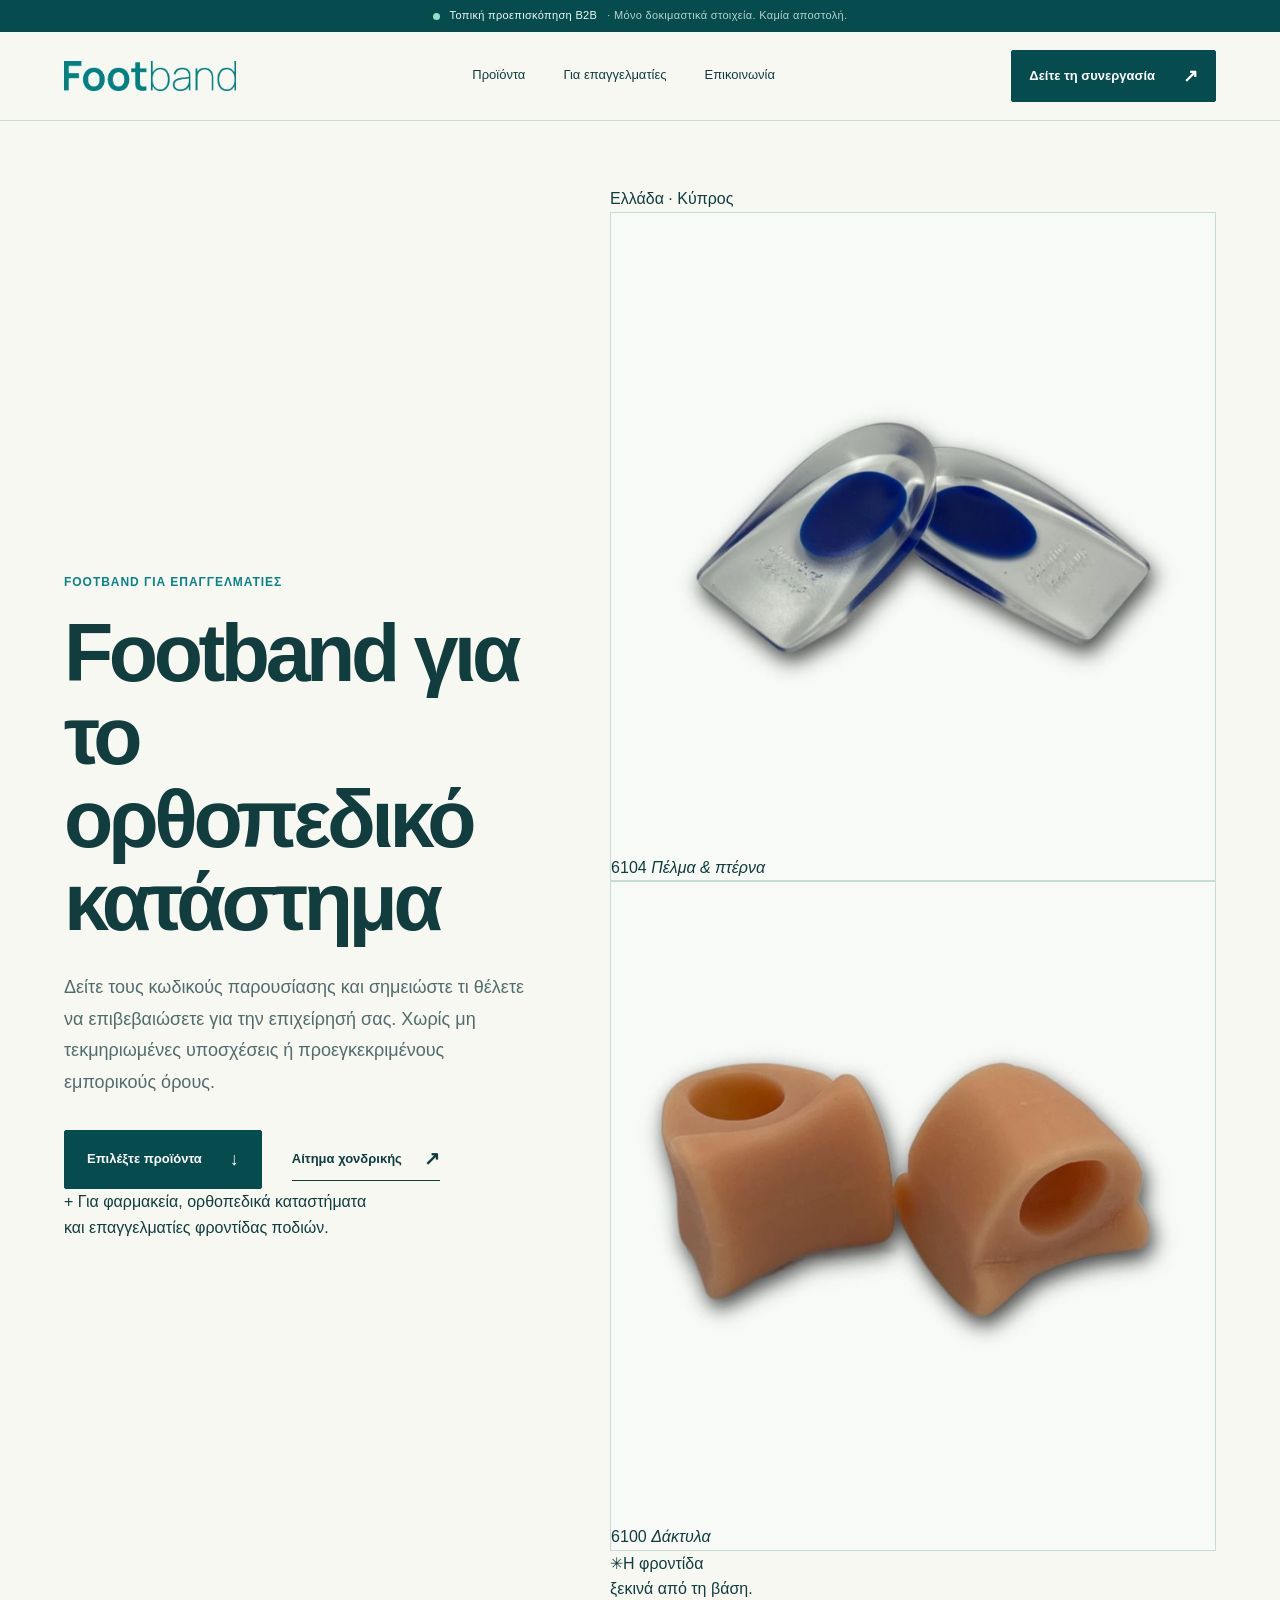
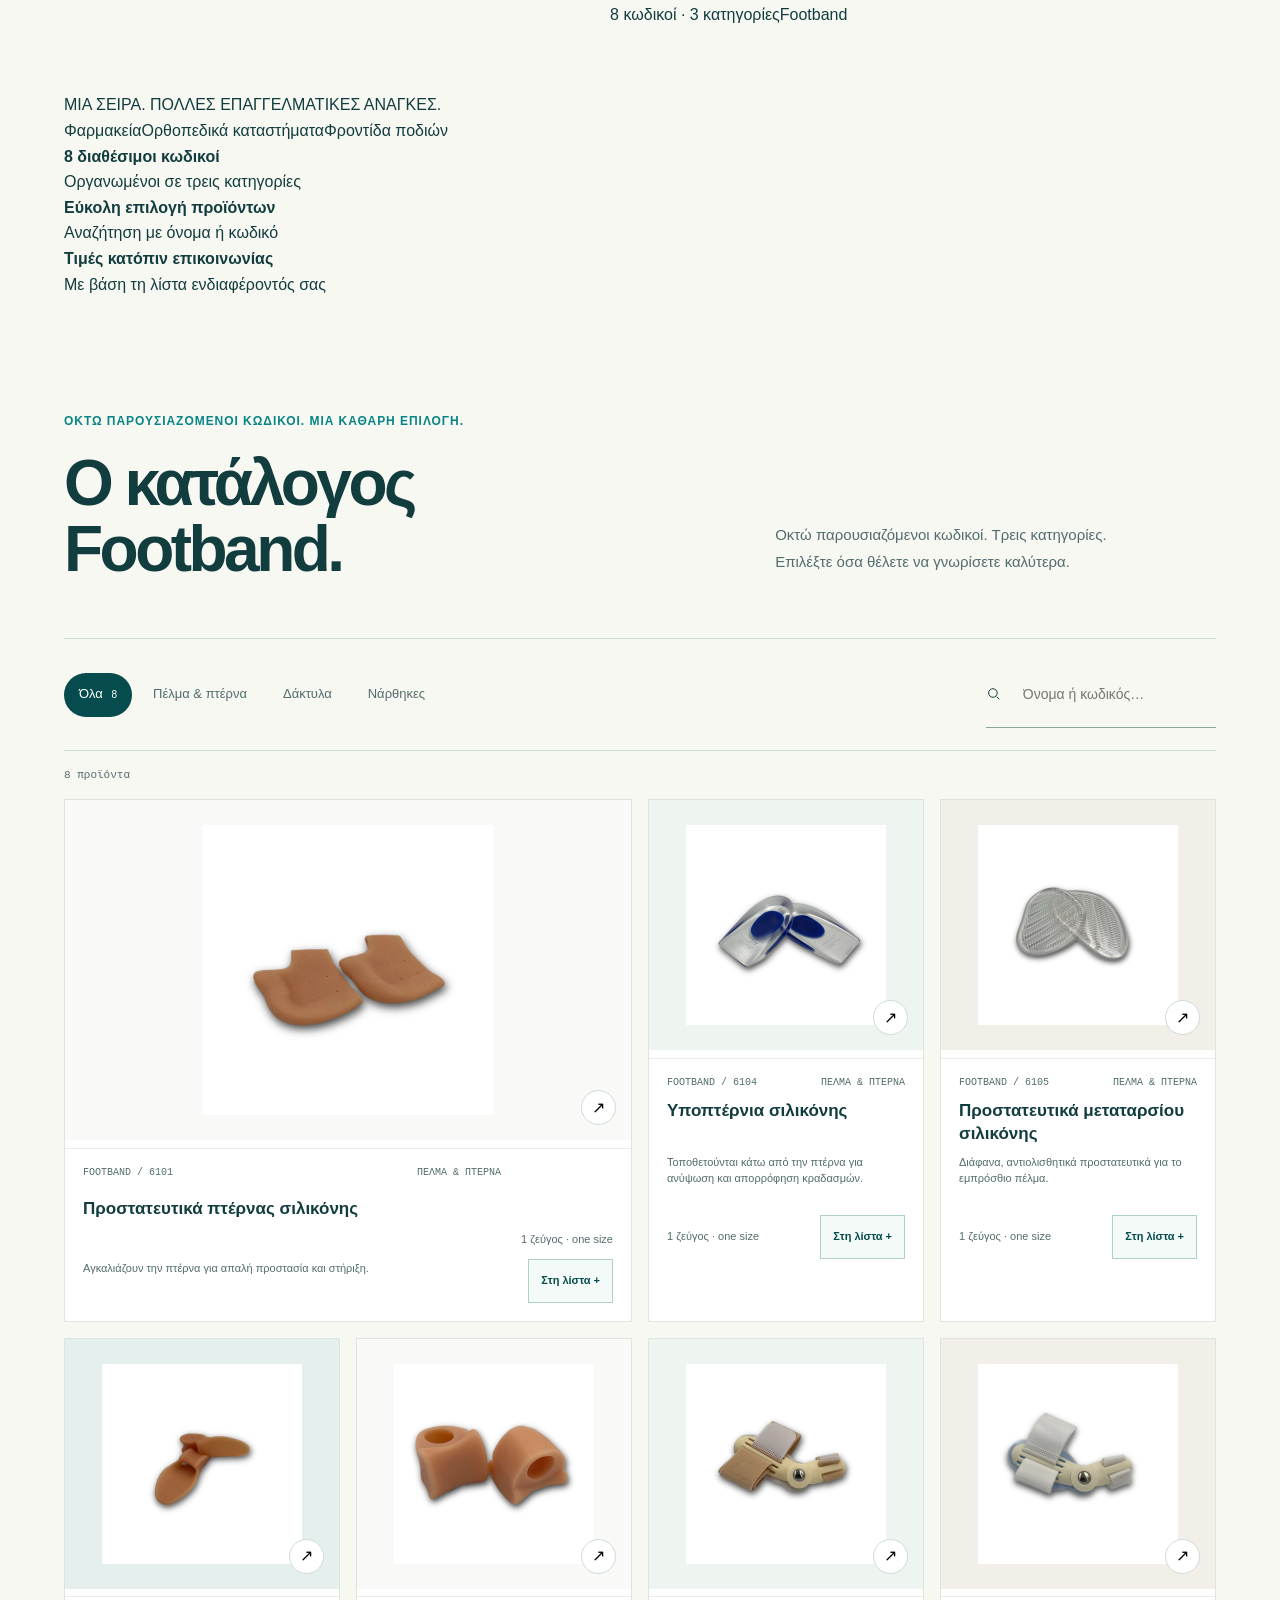
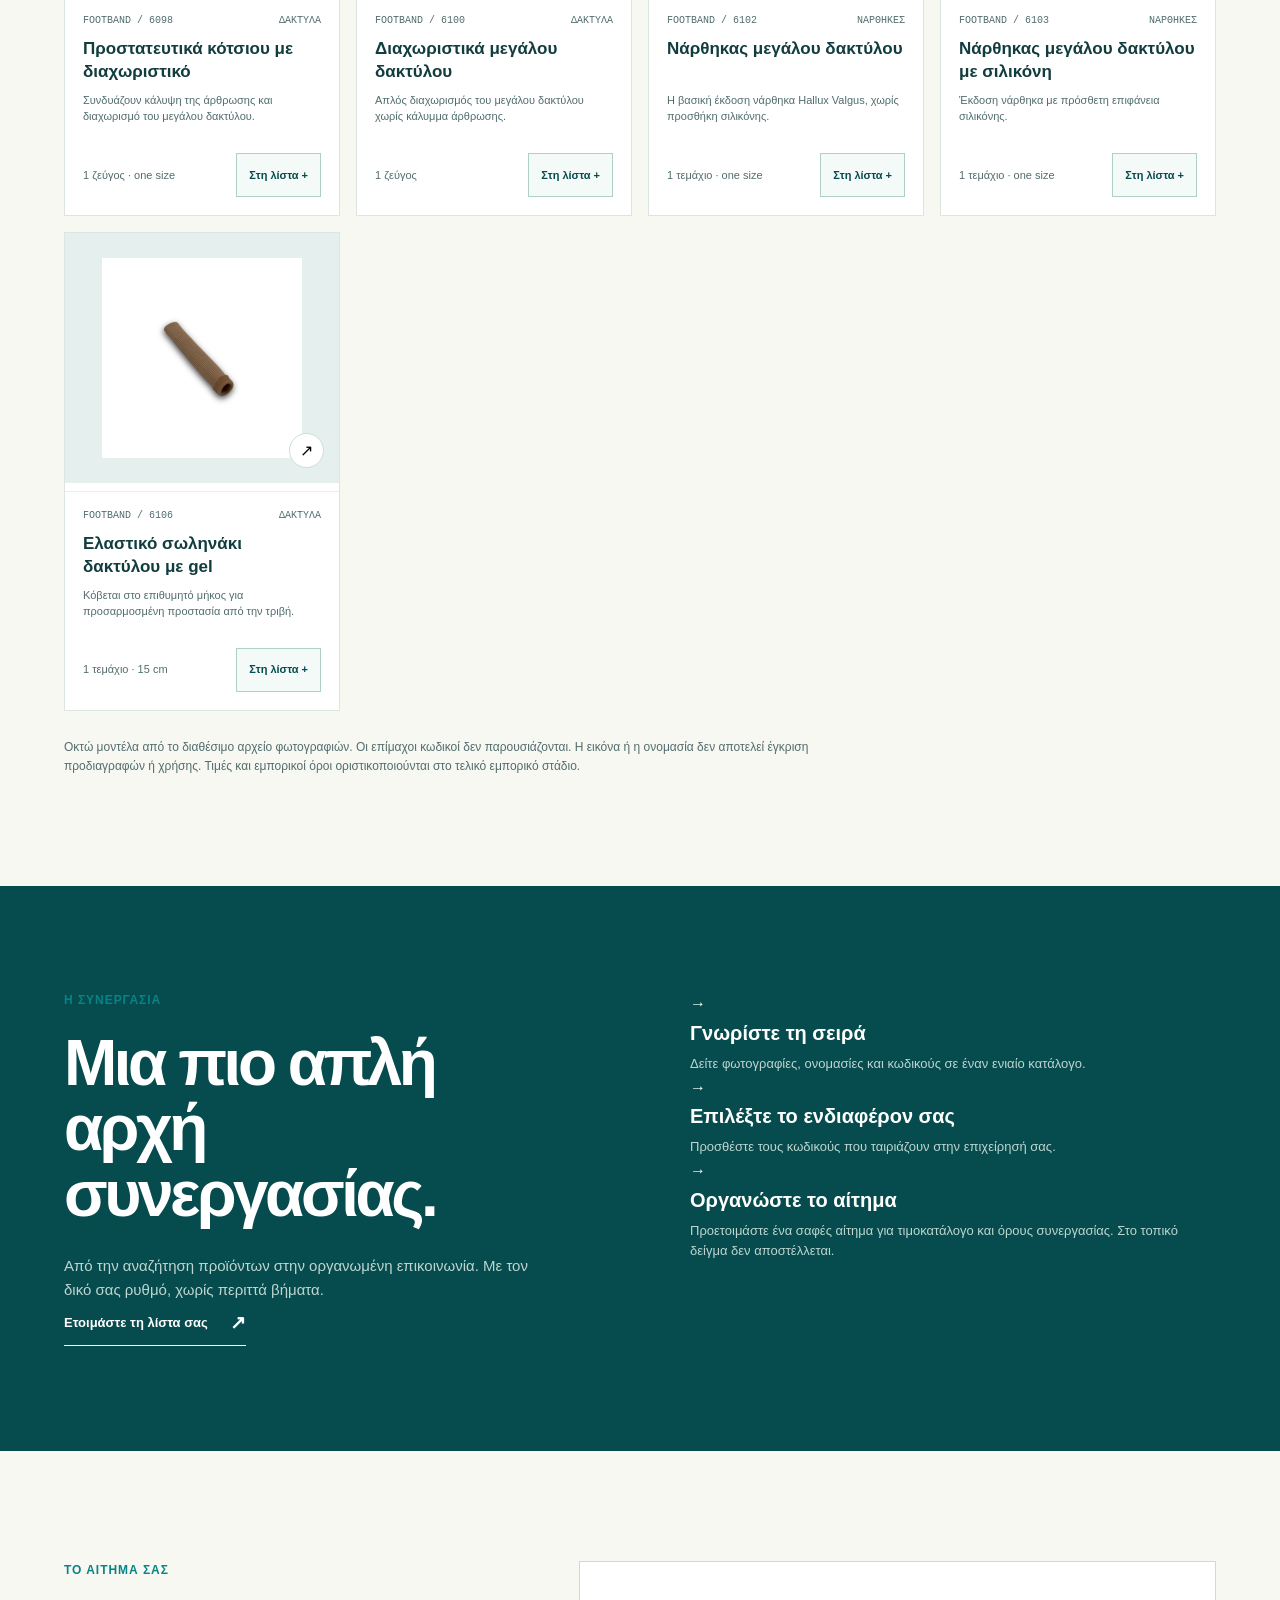
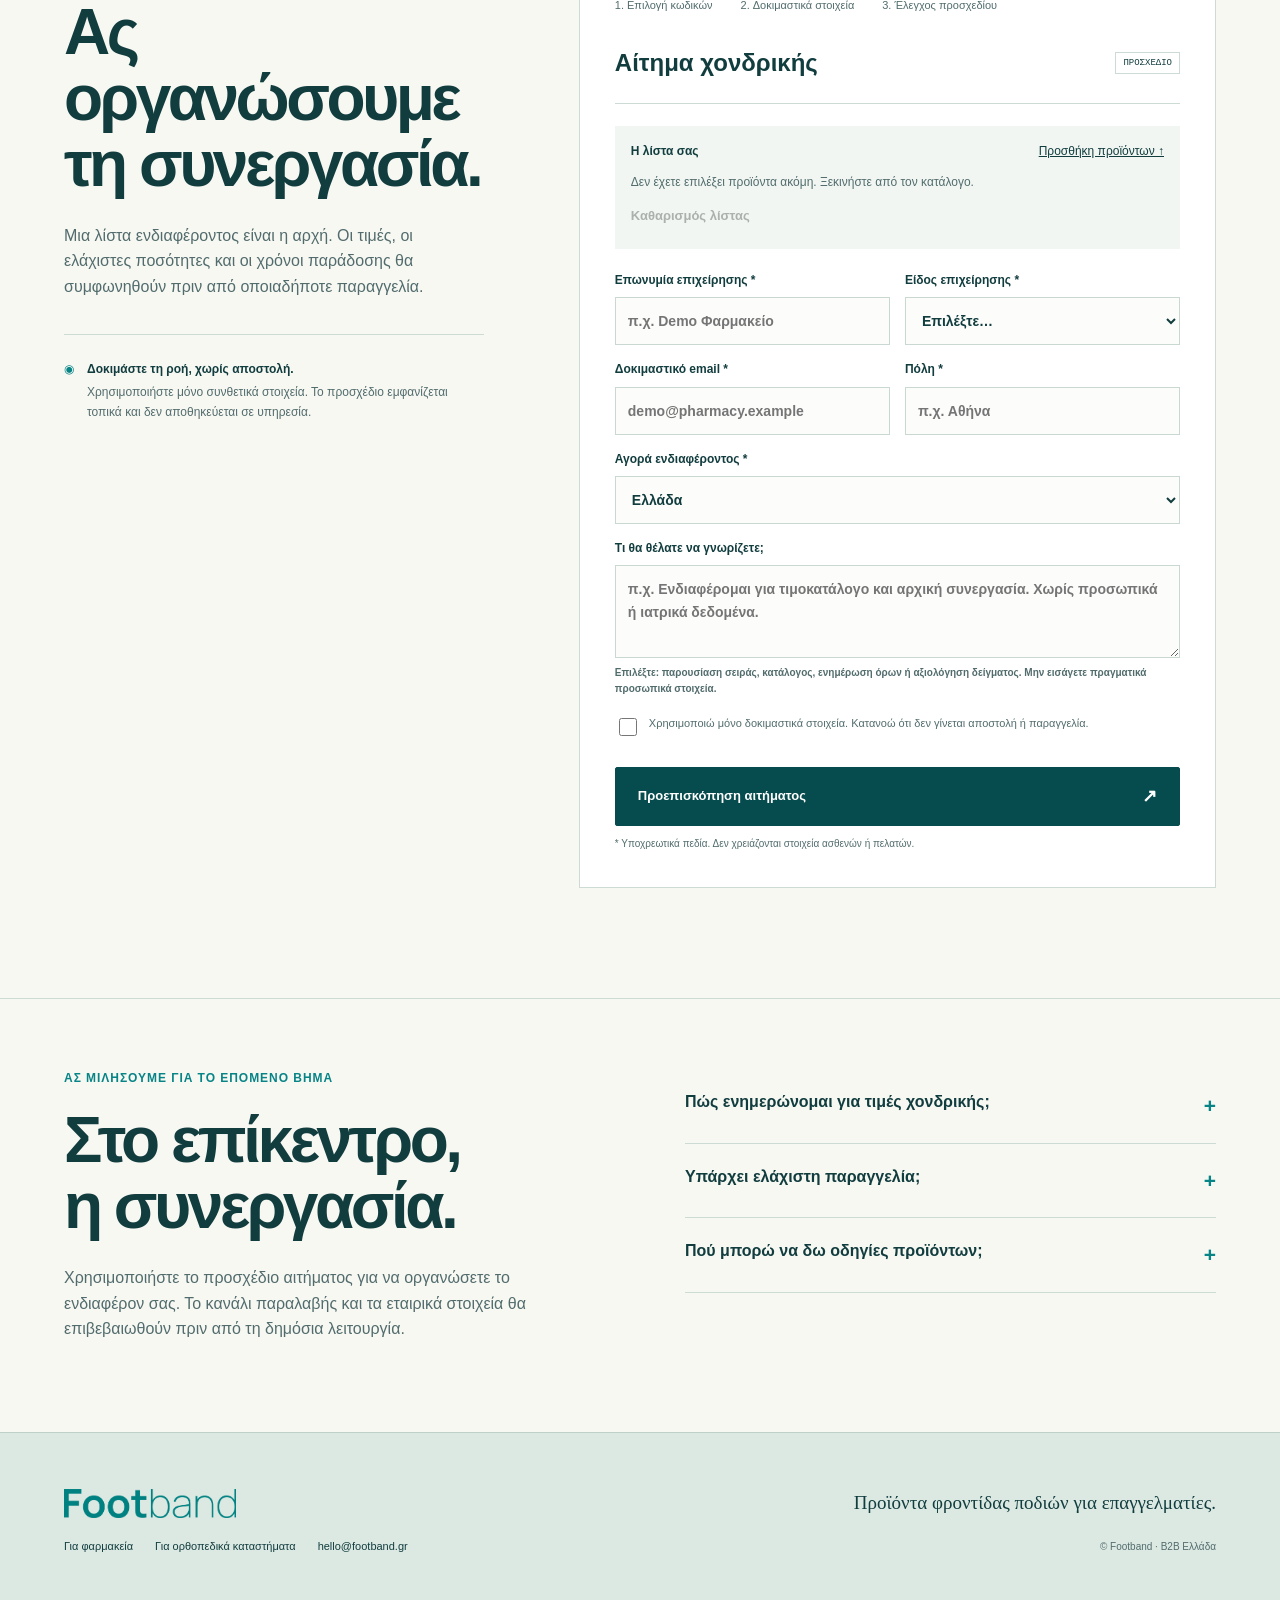
==== commit 467e7634: "Route enquiries to Footband email" ====
--- a/orthopaedic-shops/index.html
+++ b/orthopaedic-shops/index.html
@@ -8,5 +8,5 @@
 <section class="partners-section" id="partners"><div class="shell partners-inner"><div><p class="eyebrow">Η συνεργασία</p><h2>Μια πιο απλή<br>αρχή συνεργασίας.</h2><p class="partners-intro">Από την αναζήτηση προϊόντων στην οργανωμένη επικοινωνία. Με τον δικό σας ρυθμό, χωρίς περιττά βήματα.</p><a href="#enquiry" class="text-link">Ετοιμάστε τη λίστα σας <span aria-hidden="true">↗</span></a></div><div class="steps"><article><span aria-hidden="true">→</span><div><h3>Γνωρίστε τη σειρά</h3><p>Δείτε φωτογραφίες, ονομασίες και κωδικούς σε έναν ενιαίο κατάλογο.</p></div></article><article><span aria-hidden="true">→</span><div><h3>Επιλέξτε το ενδιαφέρον σας</h3><p>Προσθέστε τους κωδικούς που ταιριάζουν στην επιχείρησή σας.</p></div></article><article><span aria-hidden="true">→</span><div><h3>Οργανώστε το αίτημα</h3><p>Προετοιμάστε ένα σαφές αίτημα για τιμοκατάλογο και όρους συνεργασίας. Στο τοπικό δείγμα δεν αποστέλλεται.</p></div></article></div></div></section>
 <section class="enquiry-section shell" id="enquiry"><div class="enquiry-intro"><p class="eyebrow">Το αίτημά σας</p><h2>Ας οργανώσουμε<br>τη συνεργασία.</h2><p>Μια λίστα ενδιαφέροντος είναι η αρχή. Οι τιμές, οι ελάχιστες ποσότητες και οι χρόνοι παράδοσης θα συμφωνηθούν πριν από οποιαδήποτε παραγγελία.</p><div class="local-note"><span aria-hidden="true">◉</span><p><strong>Δοκιμάστε τη ροή, χωρίς αποστολή.</strong>Χρησιμοποιήστε μόνο συνθετικά στοιχεία. Το προσχέδιο εμφανίζεται τοπικά και δεν αποθηκεύεται σε υπηρεσία.</p></div></div><form id="enquiry-form" novalidate><ol class="enquiry-steps" aria-label="Βήματα αιτήματος"><li>Επιλογή κωδικών</li><li>Δοκιμαστικά στοιχεία</li><li>Έλεγχος προσχεδίου</li></ol><div class="form-title"><h3>Αίτημα χονδρικής</h3><span>ΠΡΟΣΧΕΔΙΟ</span></div><div class="selected-box"><div><strong>Η λίστα σας</strong><a href="#catalogue">Προσθήκη προϊόντων ↑</a></div><div id="selected-products" aria-live="polite"></div><p class="field-error" id="error-skus"></p><button type="button" id="clear-selection" class="text-link">Καθαρισμός λίστας</button></div><div class="form-grid"><label>Επωνυμία επιχείρησης *<input name="company" autocomplete="off" maxlength="100" placeholder="π.χ. Demo Φαρμακείο" aria-describedby="error-company" required><span class="field-error" id="error-company"></span></label><label>Είδος επιχείρησης *<select name="type" aria-describedby="error-type" required><option value="">Επιλέξτε…</option><option value="pharmacy">Φαρμακείο</option><option value="orthopaedic">Ορθοπεδικό κατάστημα</option><option value="footcare">Φροντίδα ποδιών</option><option value="distributor">Διανομέας</option><option value="other">Άλλη επιχείρηση</option></select><span class="field-error" id="error-type"></span></label><label>Δοκιμαστικό email *<input name="email" type="email" autocomplete="off" maxlength="150" placeholder="demo@pharmacy.example" aria-describedby="error-email" required><span class="field-error" id="error-email"></span></label><label>Πόλη *<input name="city" autocomplete="off" maxlength="80" placeholder="π.χ. Αθήνα" aria-describedby="error-city" required><span class="field-error" id="error-city"></span></label></div><label class="full-label">Αγορά ενδιαφέροντος *<select name="market" aria-describedby="error-market"><option value="GR">Ελλάδα</option><option value="CY">Κύπρος</option><option value="EU">Άλλη χώρα ΕΕ</option></select><span class="field-error" id="error-market"></span></label><label class="full-label">Τι θα θέλατε να γνωρίζετε;<textarea name="message" maxlength="800" rows="3" aria-describedby="error-message message-help" placeholder="π.χ. Ενδιαφέρομαι για τιμοκατάλογο και αρχική συνεργασία. Χωρίς προσωπικά ή ιατρικά δεδομένα."></textarea><small id="message-help">Επιλέξτε: παρουσίαση σειράς, κατάλογος, ενημέρωση όρων ή αξιολόγηση δείγματος. Μην εισάγετε πραγματικά προσωπικά στοιχεία.</small><span class="field-error" id="error-message"></span></label><label class="check-label"><input name="synthetic" type="checkbox" aria-describedby="error-synthetic" required><span>Χρησιμοποιώ μόνο δοκιμαστικά στοιχεία. Κατανοώ ότι δεν γίνεται αποστολή ή παραγγελία.</span></label><p class="field-error" id="error-synthetic"></p><p id="form-status" role="alert"></p><button class="button form-submit" type="submit">Προεπισκόπηση αιτήματος <span aria-hidden="true">↗</span></button><p class="form-footnote">* Υποχρεωτικά πεδία. Δεν χρειάζονται στοιχεία ασθενών ή πελατών.</p></form></section>
 <section class="contact-section shell" id="contact"><div><p class="eyebrow">ΑΣ ΜΙΛΗΣΟΥΜΕ ΓΙΑ ΤΟ ΕΠΟΜΕΝΟ ΒΗΜΑ</p><h2>Στο επίκεντρο,<br>η συνεργασία.</h2><p>Χρησιμοποιήστε το προσχέδιο αιτήματος για να οργανώσετε το ενδιαφέρον σας. Το κανάλι παραλαβής και τα εταιρικά στοιχεία θα επιβεβαιωθούν πριν από τη δημόσια λειτουργία.</p></div><div class="faq"><details><summary>Πώς ενημερώνομαι για τιμές χονδρικής;</summary><p>Επιλέξτε κωδικούς και ετοιμάστε αίτημα τιμοκαταλόγου. Δεν δημοσιεύονται μη επιβεβαιωμένες τιμές ή εκπτώσεις.</p></details><details><summary>Υπάρχει ελάχιστη παραγγελία;</summary><p>Οι ελάχιστες ποσότητες και οι εμπορικοί όροι επιβεβαιώνονται ξεχωριστά. Η επιλογή στη λίστα δεν αποτελεί δέσμευση.</p></details><details><summary>Πού μπορώ να δω οδηγίες προϊόντων;</summary><p>Η τελική προδιαγραφή, οι οδηγίες, οι διαστάσεις και τυχόν τεκμηρίωση συμμόρφωσης θα επιβεβαιωθούν πριν από τη διάθεση. Ο κατάλογος δεν παρέχει ιατρική συμβουλή.</p></details></div></section></main>
-<footer><div class="shell footer-inner"><a href="/" class="brand"><img src="/assets/logo.png" width="150" height="26" alt="Footband αρχική"></a><p>Προϊόντα φροντίδας ποδιών για επαγγελματίες.</p><div><a href="/pharmacies/">Για φαρμακεία</a><a href="/orthopaedic-shops/">Για ορθοπεδικά καταστήματα</a></div><span>© Footband · Τοπική προεπισκόπηση B2B</span></div></footer><div class="selection-bar" id="selection-bar" hidden><span><b id="selection-count">0</b> κωδικοί στη λίστα</span><a href="#enquiry" class="button button-small">Το αίτημά μου <span aria-hidden="true">↗</span></a></div>
+<footer><div class="shell footer-inner"><a href="/" class="brand"><img src="/assets/logo.png" width="150" height="26" alt="Footband αρχική"></a><p>Προϊόντα φροντίδας ποδιών για επαγγελματίες.</p><div><a href="/pharmacies/">Για φαρμακεία</a><a href="/orthopaedic-shops/">Για ορθοπεδικά καταστήματα</a><a href="mailto:hello@footband.gr">hello@footband.gr</a></div><span>© Footband · B2B Ελλάδα</span></div></footer><div class="selection-bar" id="selection-bar" hidden><span><b id="selection-count">0</b> κωδικοί στη λίστα</span><a href="#enquiry" class="button button-small">Το αίτημά μου <span aria-hidden="true">↗</span></a></div>
 <dialog id="product-dialog" aria-labelledby="product-dialog-title"><button class="close-dialog" type="button" aria-label="Κλείσιμο λεπτομερειών">×</button><div id="product-dialog-content"></div></dialog><dialog id="request-dialog" aria-labelledby="request-title"><button class="close-dialog" type="button" aria-label="Κλείσιμο προεπισκόπησης">×</button><p class="eyebrow">ΤΟ ΠΡΟΣΧΕΔΙΟ ΣΑΣ</p><h2 id="request-title">Έτοιμο για έλεγχο.<br>Δεν έχει αποσταλεί.</h2><p>Το δοκιμαστικό αίτημα παραμένει μόνο σε αυτή τη σελίδα. Δεν έγινε παραγγελία.</p><pre id="request-content"></pre><button id="download-draft" class="button" type="button">Λήψη δοκιμαστικού αιτήματος ↓</button></dialog></body></html>
--- a/styles.css
+++ b/styles.css
@@ -21,4 +21,5 @@
 @media(max-width:380px){.shell{padding-inline:16px}.hero-stage{min-height:400px}.stage-card-main{height:285px}.stage-card-side{height:155px;bottom:18px}.stage-seal{right:1%;bottom:8px}.product-picture img{height:145px}.filters{gap:2px}.filter{font-size:11px;padding:8px 9px}.pack{transform:scale(.93);transform-origin:top left;width:107%;margin-bottom:-38px}}
 @media(prefers-reduced-motion:reduce){html{scroll-behavior:auto}*,*:before,*:after{transition:none!important;animation:none!important}}
 .range-cta{margin-top:30px;background:#89d6c5;border-color:#89d6c5;color:var(--deep)}.range-cta:hover{background:#b0e5d8}
-@media(max-width:760px){.choice-guide{padding-top:70px;padding-bottom:70px}.choice-guide-heading{grid-template-columns:1fr;gap:24px;margin-bottom:30px}.choice-paths{grid-template-columns:1fr}.choice-paths article{padding:24px 20px;border-right:0;border-bottom:1px solid var(--line)}.choice-paths article:last-child{border-bottom:0}.choice-paths dl div{grid-template-columns:82px 1fr}}
+.contact-mail{display:inline-flex;margin-top:24px}
+@media(max-width:900px){.choice-guide{padding-top:70px;padding-bottom:70px}.choice-guide-heading{grid-template-columns:1fr;gap:24px;margin-bottom:30px}.choice-paths{grid-template-columns:1fr}.choice-paths article{padding:24px 20px;border-right:0;border-bottom:1px solid var(--line)}.choice-paths article:last-child{border-bottom:0}.choice-paths dl div{grid-template-columns:82px 1fr}}
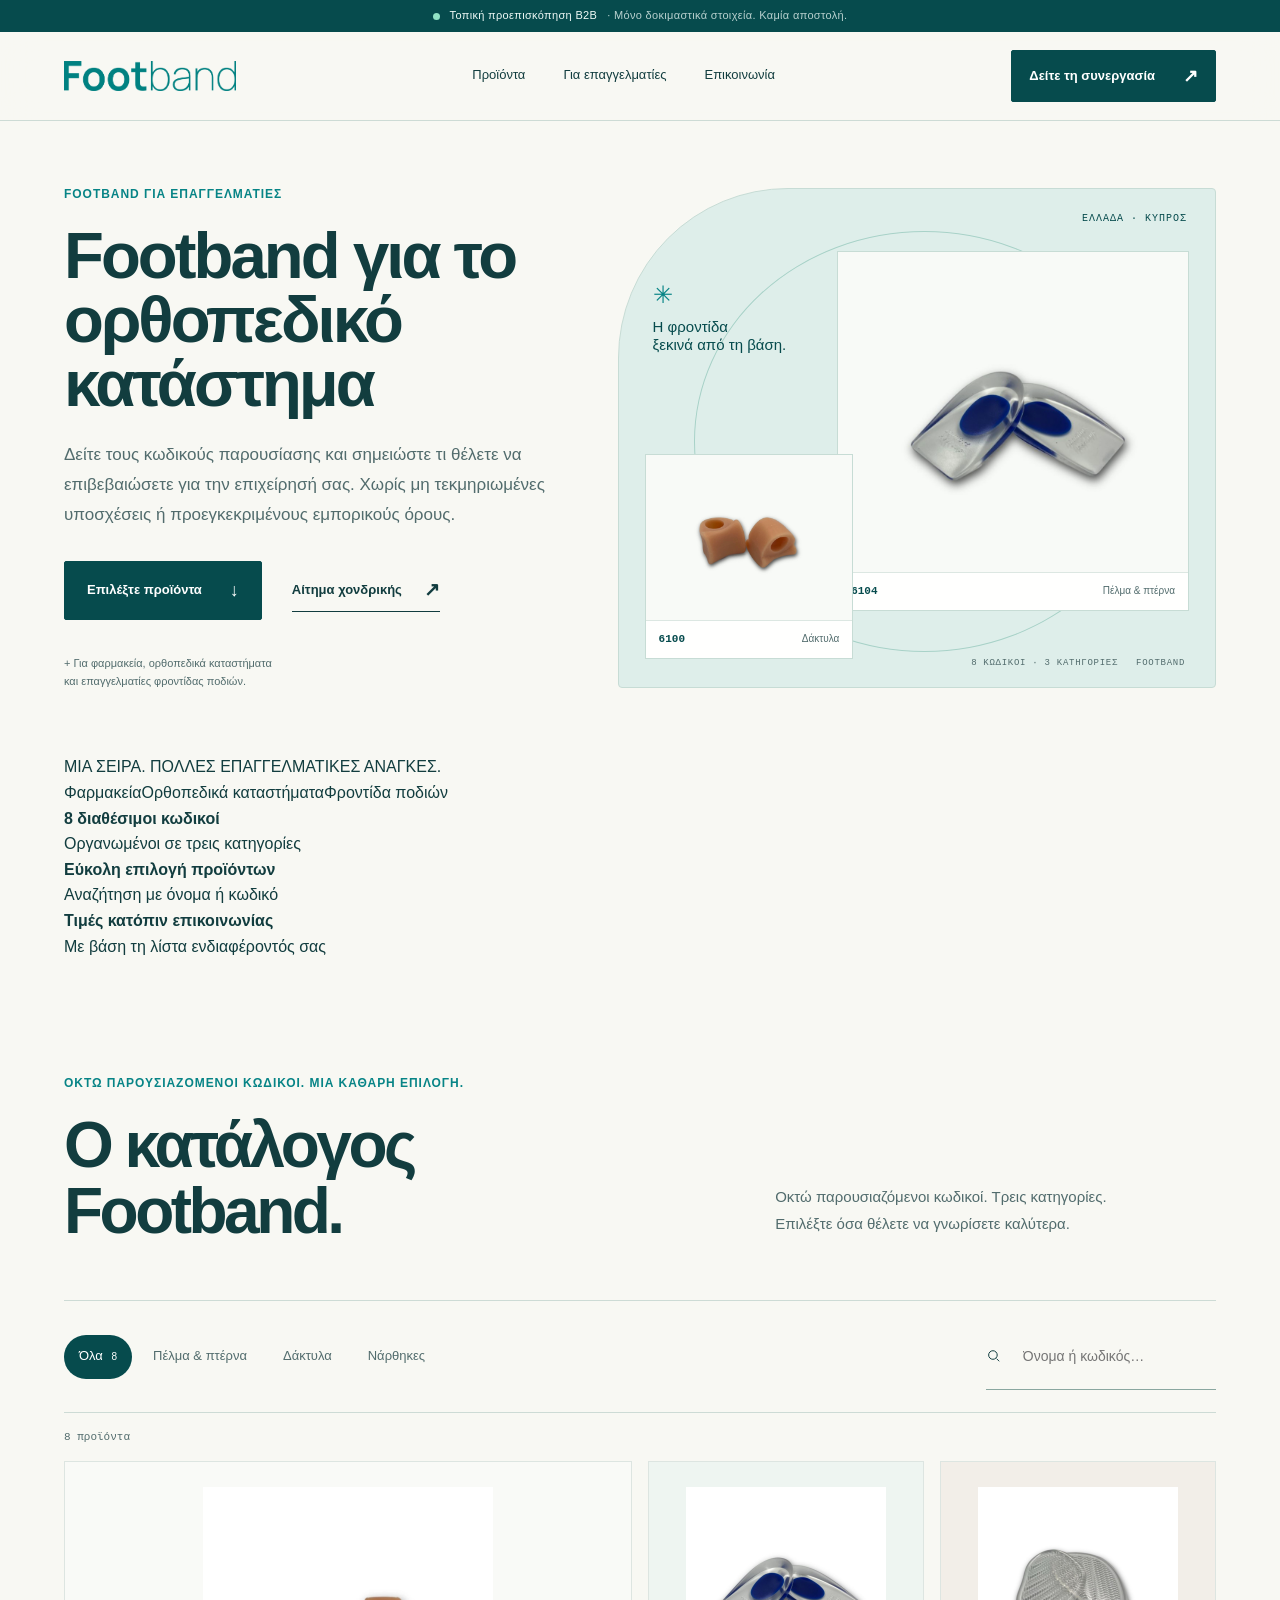
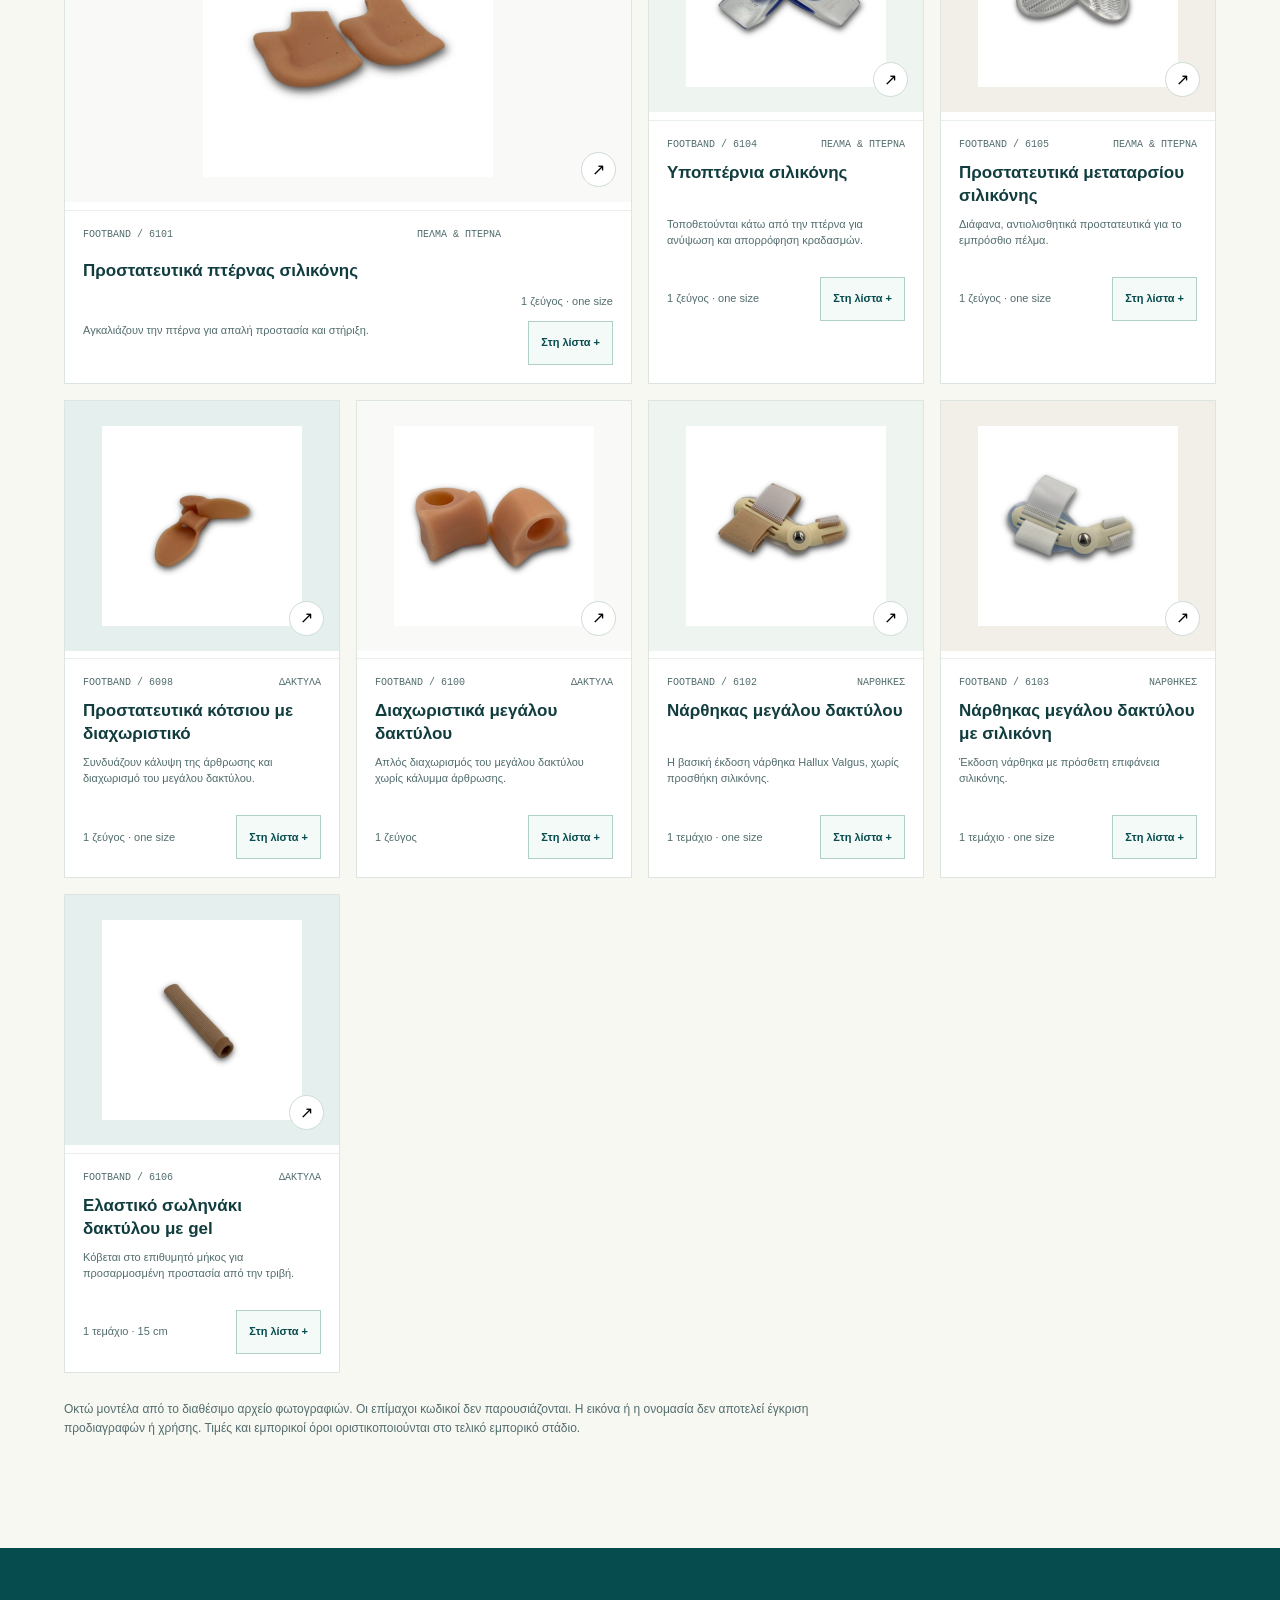
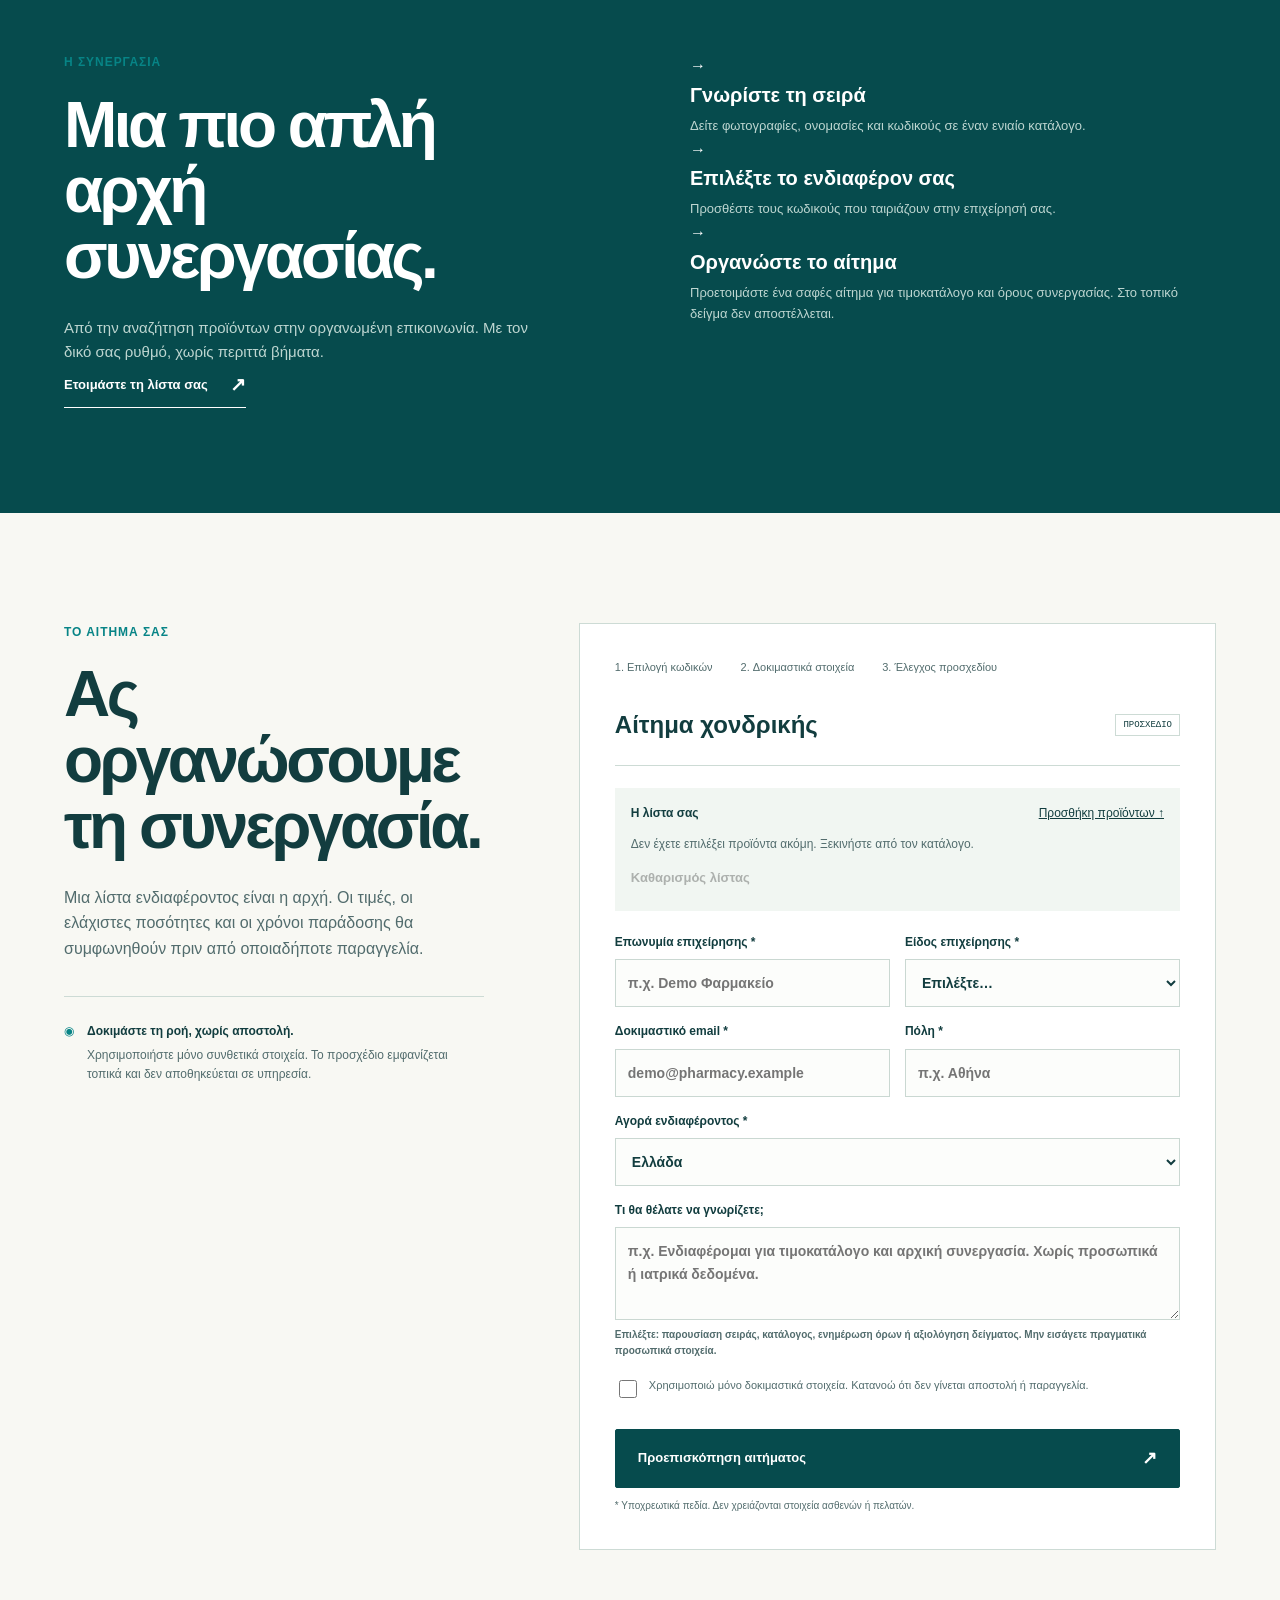
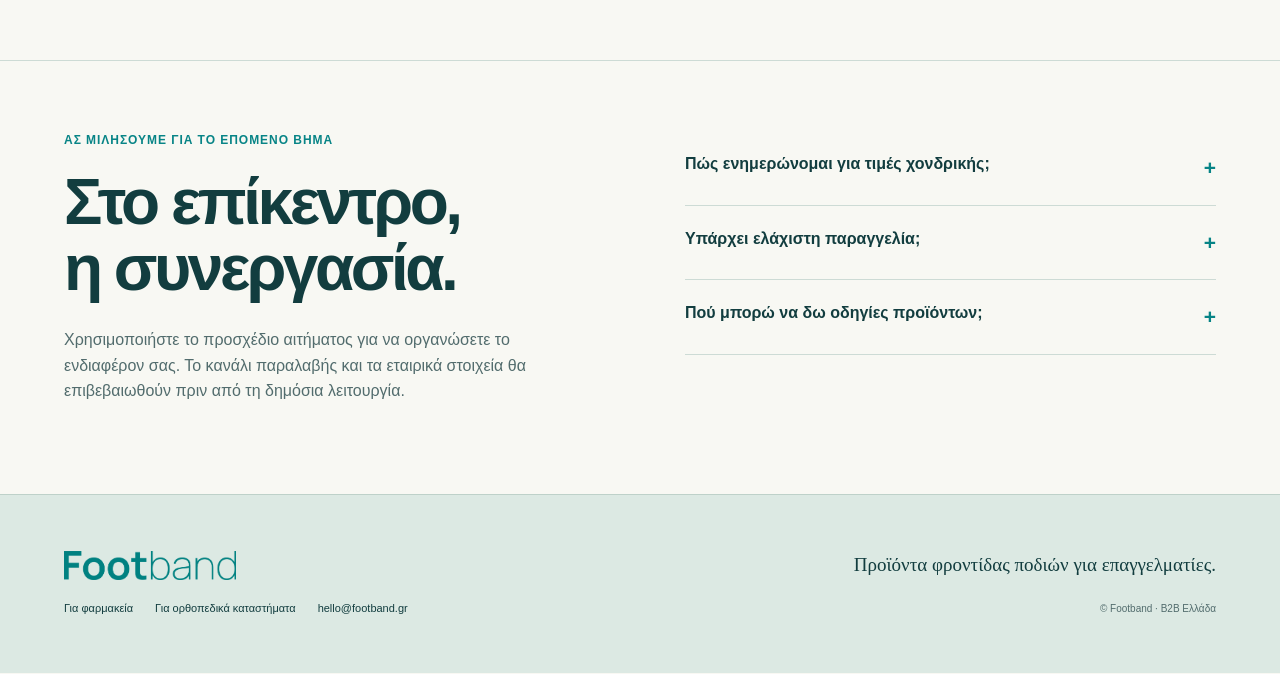
==== commit b14f7c65: "Fix segment page hero banners" ====
--- a/orthopaedic-shops/index.html
+++ b/orthopaedic-shops/index.html
@@ -1,5 +1,5 @@
-<!doctype html><html lang="el"><head><meta charset="utf-8"><meta name="viewport" content="width=device-width,initial-scale=1"><title>Footband B2B για ορθοπεδικά καταστήματα</title><meta name="description" content="Γνωρίστε τη σειρά Footband: οκτώ υποψήφιοι κωδικοί φροντίδας ποδιών για φαρμακεία, ορθοπεδικά καταστήματα και επαγγελματίες. Δημιουργήστε τη λίστα ενδιαφέροντός σας."><meta name="robots" content="noindex,nofollow"><meta name="theme-color" content="#007e83"><meta property="og:type" content="website"><meta property="og:title" content="Footband — Η φροντίδα ξεκινά από το πρώτο βήμα."><meta property="og:description" content="Μια εστιασμένη σειρά προϊόντων φροντίδας ποδιών. Γνωρίστε τους κωδικούς και οργανώστε το αίτημα χονδρικής σας."><link rel="icon" href="/assets/favicon.svg" type="image/svg+xml"><link rel="stylesheet" href="/styles.css"><link rel="stylesheet" href="/brand-upgrade.css"><script type="module" src="/app.js"></script><script type="application/ld+json">{"@context":"https://schema.org","@type":"CollectionPage","name":"Footband B2B — Κατάλογος φροντίδας ποδιών","inLanguage":"el","description":"Τοπική προεπισκόπηση οκτώ υποψήφιων προϊόντων Footband. Δεν αποτελεί κατάστημα ή δεσμευτική προσφορά."}</script></head>
-<body><a class="skip" href="#main">Μετάβαση στο περιεχόμενο</a><div class="preview-bar"><span class="status-dot"></span>Τοπική προεπισκόπηση B2B <span class="preview-extra">· Μόνο δοκιμαστικά στοιχεία. Καμία αποστολή.</span></div>
+<!doctype html><html lang="el"><head><meta charset="utf-8"><meta name="viewport" content="width=device-width,initial-scale=1"><title>Footband B2B για ορθοπεδικά καταστήματα</title><meta name="description" content="Γνωρίστε τη σειρά Footband: οκτώ υποψήφιοι κωδικοί φροντίδας ποδιών για φαρμακεία, ορθοπεδικά καταστήματα και επαγγελματίες. Δημιουργήστε τη λίστα ενδιαφέροντός σας."><meta name="robots" content="noindex,nofollow"><meta name="theme-color" content="#007e83"><meta property="og:type" content="website"><meta property="og:title" content="Footband — Η φροντίδα ξεκινά από το πρώτο βήμα."><meta property="og:description" content="Μια εστιασμένη σειρά προϊόντων φροντίδας ποδιών. Γνωρίστε τους κωδικούς και οργανώστε το αίτημα χονδρικής σας."><link rel="icon" href="/assets/favicon.svg?v=2" type="image/svg+xml"><link rel="stylesheet" href="/styles.css"><link rel="stylesheet" href="/brand-upgrade.css"><script type="module" src="/app.js"></script><script type="application/ld+json">{"@context":"https://schema.org","@type":"CollectionPage","name":"Footband B2B — Κατάλογος φροντίδας ποδιών","inLanguage":"el","description":"Τοπική προεπισκόπηση οκτώ υποψήφιων προϊόντων Footband. Δεν αποτελεί κατάστημα ή δεσμευτική προσφορά."}</script></head>
+<body class="segment-page"><a class="skip" href="#main">Μετάβαση στο περιεχόμενο</a><div class="preview-bar"><span class="status-dot"></span>Τοπική προεπισκόπηση B2B <span class="preview-extra">· Μόνο δοκιμαστικά στοιχεία. Καμία αποστολή.</span></div>
 <header class="site-header"><div class="shell header-inner"><a href="/" class="brand" aria-label="Footband αρχική"><img src="/assets/logo.png" width="160" height="28" alt="Footband"></a><nav aria-label="Κύρια πλοήγηση"><a href="#catalogue">Προϊόντα</a><a href="#partners">Για επαγγελματίες</a><a href="#contact">Επικοινωνία</a></nav><a class="button button-small" href="#enquiry">Δείτε τη συνεργασία <span aria-hidden="true">↗</span></a></div></header>
 <main id="main"><section class="hero shell"><div class="hero-copy"><p class="eyebrow"><span></span> Footband για επαγγελματίες</p><h1>Footband για το ορθοπεδικό κατάστημα</h1><p class="hero-text">Δείτε τους κωδικούς παρουσίασης και σημειώστε τι θέλετε να επιβεβαιώσετε για την επιχείρησή σας. Χωρίς μη τεκμηριωμένες υποσχέσεις ή προεγκεκριμένους εμπορικούς όρους.</p><div class="hero-actions"><a class="button" href="#catalogue">Επιλέξτε προϊόντα <span aria-hidden="true">↓</span></a><a class="text-link" href="#enquiry">Αίτημα χονδρικής <span aria-hidden="true">↗</span></a></div><div class="hero-footnote"><span class="tiny-cross" aria-hidden="true">+</span> Για φαρμακεία, ορθοπεδικά καταστήματα<br>και επαγγελματίες φροντίδας ποδιών.</div></div>
 <div class="hero-visual" role="group" aria-label="Επιλεγμένα προϊόντα από τη σειρά Footband"><div class="hero-orbit"></div><span class="vertical-label">Ελλάδα · Κύπρος</span><div class="hero-product hero-product-main"><img src="/assets/footband-6104-silicone-pads-for-heel-spurs-1-pair.jpg" width="800" height="800" alt="Υποπτέρνια Footband 6104"><span>6104 <i>Πέλμα & πτέρνα</i></span></div><div class="hero-product hero-product-secondary"><img src="/assets/footband-6100-big-toe-separators-1-pair.webp" width="800" height="800" alt="Διαχωριστικά μεγάλου δακτύλου Footband 6100"><span>6100 <i>Δάκτυλα</i></span></div><div class="collection-note"><span class="sun-symbol" aria-hidden="true">✳</span><span>Η φροντίδα<br>ξεκινά από τη βάση.</span></div><div class="visual-index"><span>8 κωδικοί · 3 κατηγορίες</span><span>Footband</span></div></div></section>
--- a/brand-upgrade.css
+++ b/brand-upgrade.css
@@ -42,4 +42,26 @@
 .product-detail{margin-top:7px;min-height:42px;color:var(--muted);font-size:11px;line-height:1.45}
 @media(min-width:761px){.product-card:first-child .product-detail{grid-column:1}.product-card:first-child .product-bottom{grid-row:1/4}}
 @media(max-width:760px){.hero-stage{min-height:420px;border-radius:120px 4px 4px 4px}.stage-caption{left:25px;right:20px}.hero-products{inset:56px 14px 14px;grid-template-columns:1.15fr .85fr;gap:8px}.hero-product img{padding:15px 8px 48px}.hero-product-primary img{padding:34px 10px 64px}.hero-product>div{padding:8px 9px}.hero-product strong{font-size:10px}.hero-product-primary strong{font-size:13px}.product-detail{min-height:58px;font-size:10px}}
+
+/* Segment landing pages: compact, product-led banners that do not inherit the
+   homepage stage geometry. */
+.segment-page .hero{grid-template-columns:minmax(0,.9fr) minmax(460px,1.1fr);min-height:0;gap:64px;padding-top:64px;padding-bottom:64px}
+.segment-page .hero-copy{align-self:center}
+.segment-page .hero h1{max-width:720px;font-size:clamp(48px,5.1vw,74px);line-height:.98;letter-spacing:-.045em}
+.segment-page .hero-text{max-width:600px;margin-top:24px;font-size:17px}
+.segment-page .hero-footnote{margin-top:34px;color:var(--muted);font-size:11px;line-height:1.65}
+.segment-page .hero-visual{position:relative;min-height:500px;overflow:hidden;border:1px solid #c7dcd5;border-radius:170px 4px 4px 4px;background:#deeeea}
+.segment-page .hero-orbit{position:absolute;inset:42px 60px 35px 75px;border:1px solid #a8d2c8;border-radius:50%}
+.segment-page .vertical-label{position:absolute;top:24px;right:28px;z-index:3;color:var(--deep);font:10px/1.2 monospace;letter-spacing:.1em;text-transform:uppercase}
+.segment-page .hero-product{position:absolute;overflow:hidden;border:1px solid #c7dcd5;background:#f8faf7}
+.segment-page .hero-product img{display:block;width:100%;height:100%;padding:32px 22px 58px;object-fit:contain;mix-blend-mode:multiply}
+.segment-page .hero-product>span{position:absolute;left:0;right:0;bottom:0;padding:11px 13px;background:#fffffff0;border-top:1px solid #dce7e2;color:var(--deep);font:700 11px/1.3 monospace}
+.segment-page .hero-product i{float:right;color:var(--muted);font:10px/1.3 Arial,sans-serif}
+.segment-page .hero-product-main{top:62px;right:26px;width:59%;height:360px}
+.segment-page .hero-product-secondary{left:26px;bottom:28px;width:35%;height:205px}
+.segment-page .collection-note{position:absolute;top:92px;left:34px;z-index:2;max-width:145px;color:var(--deep);font-size:15px;line-height:1.2}
+.segment-page .sun-symbol{display:block;margin-bottom:8px;color:var(--teal);font-size:24px}
+.segment-page .visual-index{position:absolute;right:30px;bottom:18px;z-index:3;display:flex;gap:18px;color:var(--muted);font:9px/1.2 monospace;letter-spacing:.08em;text-transform:uppercase}
+@media(max-width:1000px){.segment-page .hero{grid-template-columns:1fr;gap:38px}.segment-page .hero-copy{max-width:760px}.segment-page .hero-visual{min-height:440px}.segment-page .hero-product-main{height:315px}}
+@media(max-width:760px){.segment-page .hero{padding-top:42px;padding-bottom:42px;gap:30px}.segment-page .hero h1{font-size:clamp(43px,12vw,62px)}.segment-page .hero-visual{min-height:365px;border-radius:110px 4px 4px 4px}.segment-page .hero-orbit{inset:44px 24px 28px 45px}.segment-page .vertical-label{top:18px;right:16px}.segment-page .collection-note{top:67px;left:24px;max-width:115px;font-size:12px}.segment-page .hero-product-main{top:52px;right:14px;width:62%;height:270px}.segment-page .hero-product-secondary{left:14px;bottom:16px;width:38%;height:145px}.segment-page .hero-product img{padding:20px 10px 50px}.segment-page .hero-product>span{padding:8px;font-size:9px}.segment-page .hero-product i{display:block;float:none;margin-top:2px;font-size:8px}.segment-page .visual-index{right:18px;bottom:8px;gap:8px;font-size:7px}}
 @media(max-width:560px){.product-grid{grid-template-columns:1fr}.product-picture img{height:230px}.product-content h3,.product-detail{min-height:0}.product-detail{font-size:12px}.product-bottom{flex-direction:row}}
